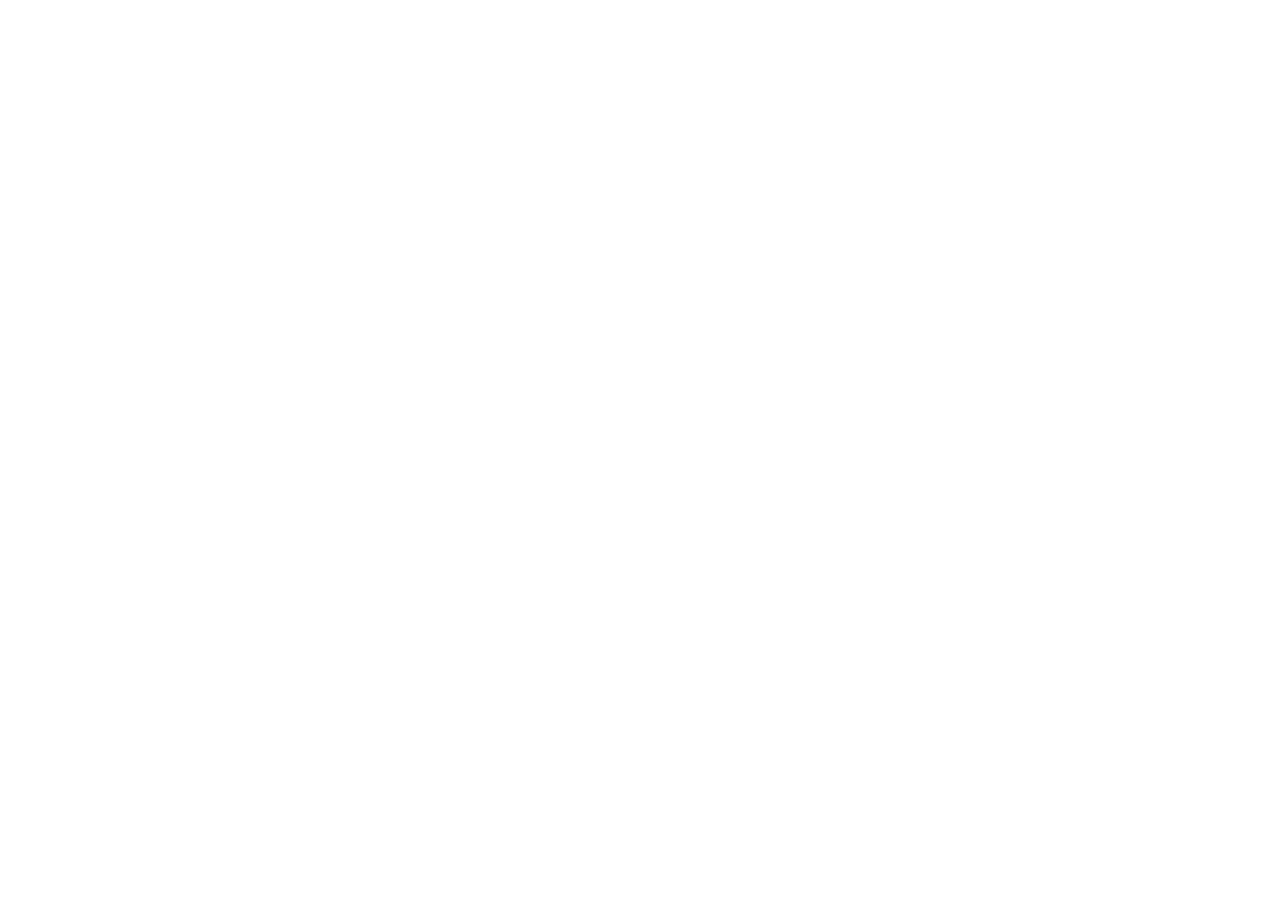
==== index.html @ ac210879 "初始化大事件项目第三遍" ====
<!DOCTYPE html>
<html lang="en">
<head>
    <meta charset="UTF-8">
    <meta name="viewport" content="width=device-width, initial-scale=1.0">
    <title>Document</title>
</head>
<body>
    
</body>
</html>
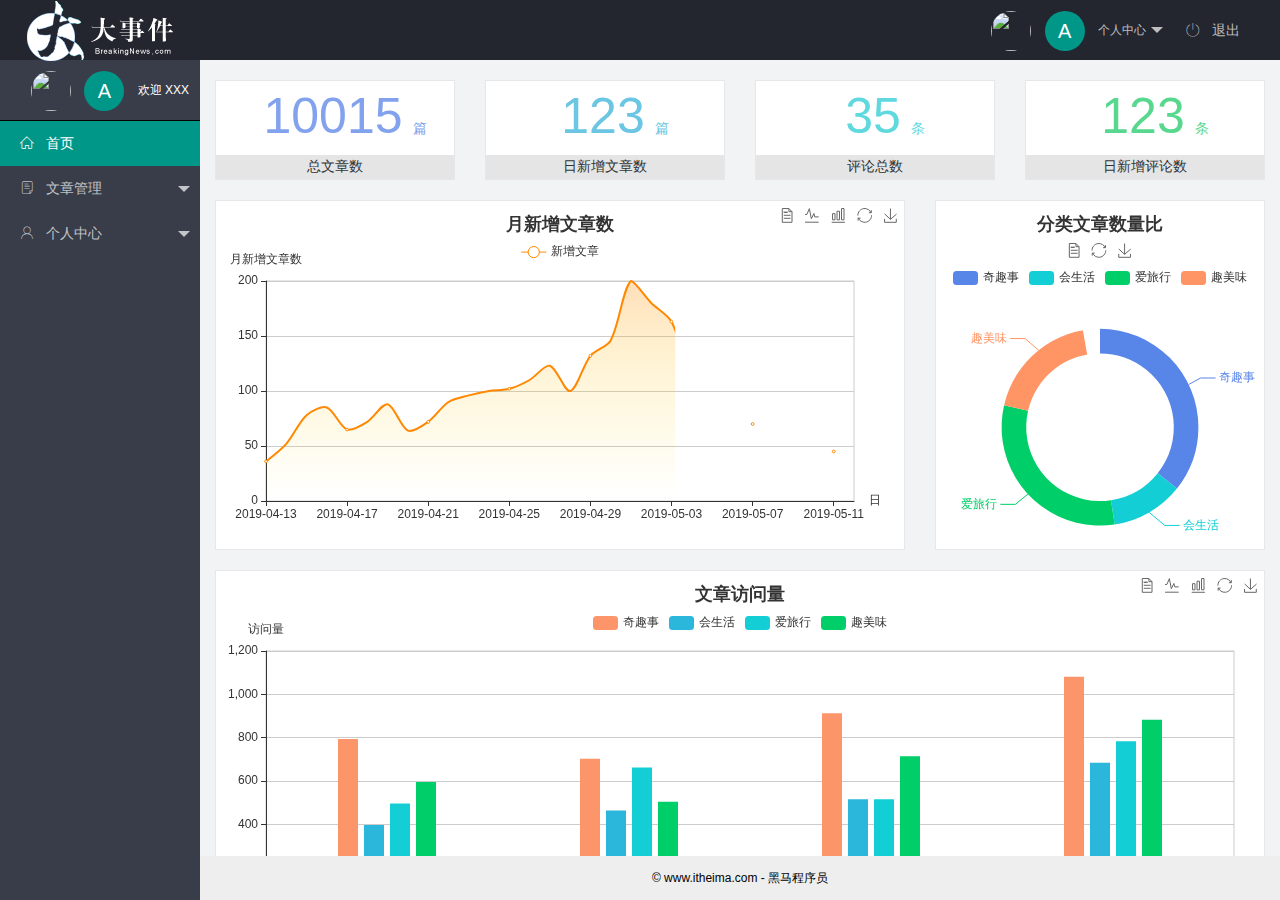
==== commit 8000a2a9: "第三遍主页功能完成" ====
--- a/index.html
+++ b/index.html
@@ -1,11 +1,108 @@
 <!DOCTYPE html>
-<html lang="en">
+<html>
+
 <head>
-    <meta charset="UTF-8">
-    <meta name="viewport" content="width=device-width, initial-scale=1.0">
-    <title>Document</title>
+    <meta charset="utf-8">
+    <meta name="viewport" content="width=device-width, initial-scale=1, maximum-scale=1">
+    <title>第三遍大事件后台首页</title>
+    <!-- 引入淘宝字体 -->
+    <link rel="stylesheet" href="/assets/fonts/iconfont.css">
+    <!-- 引入layui的css -->
+    <link rel="stylesheet" href="/assets/lib/layui/css/layui.css">
+    <!-- 引入index.css -->
+    <link rel="stylesheet" href="/assets/css/index.css">
 </head>
-<body>
-    
+
+<body class="layui-layout-body">
+    <div class="layui-layout layui-layout-admin">
+        <div class="layui-header">
+            <!-- logo区域 -->
+            <div class="layui-logo">
+                <img src="/assets/images/logo.png" alt="">
+            </div>
+            <ul class="layui-nav layui-layout-right">
+                <li class="layui-nav-item">
+                    <!-- 顶部头像区域 -->
+                    <a href="javascript:;" class="userinfo">
+                        <img src="http://t.cn/RCzsdCq" class="layui-nav-img">
+                        <span class="text-avatar">A</span>
+                        个人中心
+                    </a>
+                    <dl class="layui-nav-child">
+                        <dd><a href="">基本资料</a></dd>
+                        <dd><a href="">更换头像</a></dd>
+                        <dd><a href="">重置密码</a></dd>
+                    </dl>
+                </li>
+                <li class="layui-nav-item">
+                    <a href="javascript:;" id="btnLogout">
+                        <span class="iconfont icon-tuichu"></span>
+                        退出
+                    </a>
+                </li>
+            </ul>
+        </div>
+
+        <div class="layui-side layui-bg-black">
+            <div class="layui-side-scroll">
+                <!-- 左侧头像区域 -->
+                <div class="userinfo">
+                    <img src="http://t.cn/RCzsdCq" class="layui-nav-img">
+                    <span class="text-avatar">A</span>
+                    <span id="welcome">欢迎 XXX</span>
+                </div>
+                <!-- 左侧导航区域（可配合layui已有的垂直导航） -->
+                <ul class="layui-nav layui-nav-tree " lay-shrink="all">
+                    <li class="layui-nav-item layui-this">
+                        <a href="/home/dashboard.html" target="fm">
+                            <span class="iconfont icon-home "></span>
+                            首页
+                        </a>
+                    </li>
+                    <li class="layui-nav-item">
+                        <a class="" href="javascript:;">
+                            <span class="iconfont icon-16"></span>
+                            文章管理
+                        </a>
+                        <dl class="layui-nav-child">
+                            <dd><a href="javascript:;"><i class="layui-icon layui-icon-app"></i>文章类别</a></dd>
+                            <dd><a href="javascript:;"><i class="layui-icon layui-icon-app"></i>文章列表</a></dd>
+                            <dd><a href="javascript:;"><i class="layui-icon layui-icon-app"></i>发表文章</a></dd>
+                        </dl>
+                    </li>
+                    <li class="layui-nav-item">
+                        <a href="javascript:;">
+                            <span class="iconfont icon-user"></span>
+                            个人中心
+                        </a>
+                        <dl class="layui-nav-child">
+                            <dd><a href="javascript:;"><i class="layui-icon layui-icon-app"></i>基本资料</a></dd>
+                            <dd><a href="javascript:;"><i class="layui-icon layui-icon-app"></i>更换头像</a></dd>
+                            <dd><a href="javascript:;"><i class="layui-icon layui-icon-app"></i>重置密码</a></dd>
+                        </dl>
+                    </li>
+                </ul>
+            </div>
+        </div>
+
+        <div class="layui-body">
+            <!-- 内容主体区域 -->
+            <iframe name='fm' src="/home/dashboard.html" frameborder="0"></iframe>
+        </div>
+
+        <div class="layui-footer">
+            <!-- 底部固定区域 -->
+            © www.itheima.com - 黑马程序员
+        </div>
+    </div>
+    <!-- 引入layui的js -->
+    <script src="/assets/lib/layui/layui.all.js"></script>
+    <!-- 引入jq -->
+    <script src="/assets/lib/jquery.js"></script>
+    <!-- 引入baseAPI.js -->
+    <script src="/assets/js/baseAPI.js"></script>
+    <!-- 引入index.js -->
+    <script src="/assets/js/index.js"></script>
 </body>
+
 </html>--- a/assets/fonts/iconfont.css
+++ b/assets/fonts/iconfont.css
@@ -0,0 +1,37 @@
+@font-face {font-family: "iconfont";
+  src: url('iconfont.eot?t=1576139966484'); /* IE9 */
+  src: url('iconfont.eot?t=1576139966484#iefix') format('embedded-opentype'), /* IE6-IE8 */
+  url('[data-uri]') format('woff2'),
+  url('iconfont.woff?t=1576139966484') format('woff'),
+  url('iconfont.ttf?t=1576139966484') format('truetype'), /* chrome, firefox, opera, Safari, Android, iOS 4.2+ */
+  url('iconfont.svg?t=1576139966484#iconfont') format('svg'); /* iOS 4.1- */
+}
+
+.iconfont {
+  font-family: "iconfont" !important;
+  font-size: 16px;
+  font-style: normal;
+  -webkit-font-smoothing: antialiased;
+  -moz-osx-font-smoothing: grayscale;
+}
+
+.icon-home:before {
+  content: "\e6a9";
+}
+
+.icon-user:before {
+  content: "\e614";
+}
+
+.icon-pinglun:before {
+  content: "\e616";
+}
+
+.icon-tuichu:before {
+  content: "\e865";
+}
+
+.icon-16:before {
+  content: "\e615";
+}
+
--- a/assets/lib/layui/css/layui.css
+++ b/assets/lib/layui/css/layui.css
@@ -0,0 +1,2 @@
+/** layui-v2.5.5 MIT License By https://www.layui.com */
+ .layui-inline,img{display:inline-block;vertical-align:middle}h1,h2,h3,h4,h5,h6{font-weight:400}.layui-edge,.layui-header,.layui-inline,.layui-main{position:relative}.layui-body,.layui-edge,.layui-elip{overflow:hidden}.layui-btn,.layui-edge,.layui-inline,img{vertical-align:middle}.layui-btn,.layui-disabled,.layui-icon,.layui-unselect{-moz-user-select:none;-webkit-user-select:none;-ms-user-select:none}.layui-elip,.layui-form-checkbox span,.layui-form-pane .layui-form-label{text-overflow:ellipsis;white-space:nowrap}.layui-breadcrumb,.layui-tree-btnGroup{visibility:hidden}blockquote,body,button,dd,div,dl,dt,form,h1,h2,h3,h4,h5,h6,input,li,ol,p,pre,td,textarea,th,ul{margin:0;padding:0;-webkit-tap-highlight-color:rgba(0,0,0,0)}a:active,a:hover{outline:0}img{border:none}li{list-style:none}table{border-collapse:collapse;border-spacing:0}h4,h5,h6{font-size:100%}button,input,optgroup,option,select,textarea{font-family:inherit;font-size:inherit;font-style:inherit;font-weight:inherit;outline:0}pre{white-space:pre-wrap;white-space:-moz-pre-wrap;white-space:-pre-wrap;white-space:-o-pre-wrap;word-wrap:break-word}body{line-height:24px;font:14px Helvetica Neue,Helvetica,PingFang SC,Tahoma,Arial,sans-serif}hr{height:1px;margin:10px 0;border:0;clear:both}a{color:#333;text-decoration:none}a:hover{color:#777}a cite{font-style:normal;*cursor:pointer}.layui-border-box,.layui-border-box *{box-sizing:border-box}.layui-box,.layui-box *{box-sizing:content-box}.layui-clear{clear:both;*zoom:1}.layui-clear:after{content:'\20';clear:both;*zoom:1;display:block;height:0}.layui-inline{*display:inline;*zoom:1}.layui-edge{display:inline-block;width:0;height:0;border-width:6px;border-style:dashed;border-color:transparent}.layui-edge-top{top:-4px;border-bottom-color:#999;border-bottom-style:solid}.layui-edge-right{border-left-color:#999;border-left-style:solid}.layui-edge-bottom{top:2px;border-top-color:#999;border-top-style:solid}.layui-edge-left{border-right-color:#999;border-right-style:solid}.layui-disabled,.layui-disabled:hover{color:#d2d2d2!important;cursor:not-allowed!important}.layui-circle{border-radius:100%}.layui-show{display:block!important}.layui-hide{display:none!important}@font-face{font-family:layui-icon;src:url(../font/iconfont.eot?v=250);src:url(../font/iconfont.eot?v=250#iefix) format('embedded-opentype'),url(../font/iconfont.woff2?v=250) format('woff2'),url(../font/iconfont.woff?v=250) format('woff'),url(../font/iconfont.ttf?v=250) format('truetype'),url(../font/iconfont.svg?v=250#layui-icon) format('svg')}.layui-icon{font-family:layui-icon!important;font-size:16px;font-style:normal;-webkit-font-smoothing:antialiased;-moz-osx-font-smoothing:grayscale}.layui-icon-reply-fill:before{content:"\e611"}.layui-icon-set-fill:before{content:"\e614"}.layui-icon-menu-fill:before{content:"\e60f"}.layui-icon-search:before{content:"\e615"}.layui-icon-share:before{content:"\e641"}.layui-icon-set-sm:before{content:"\e620"}.layui-icon-engine:before{content:"\e628"}.layui-icon-close:before{content:"\1006"}.layui-icon-close-fill:before{content:"\1007"}.layui-icon-chart-screen:before{content:"\e629"}.layui-icon-star:before{content:"\e600"}.layui-icon-circle-dot:before{content:"\e617"}.layui-icon-chat:before{content:"\e606"}.layui-icon-release:before{content:"\e609"}.layui-icon-list:before{content:"\e60a"}.layui-icon-chart:before{content:"\e62c"}.layui-icon-ok-circle:before{content:"\1005"}.layui-icon-layim-theme:before{content:"\e61b"}.layui-icon-table:before{content:"\e62d"}.layui-icon-right:before{content:"\e602"}.layui-icon-left:before{content:"\e603"}.layui-icon-cart-simple:before{content:"\e698"}.layui-icon-face-cry:before{content:"\e69c"}.layui-icon-face-smile:before{content:"\e6af"}.layui-icon-survey:before{content:"\e6b2"}.layui-icon-tree:before{content:"\e62e"}.layui-icon-upload-circle:before{content:"\e62f"}.layui-icon-add-circle:before{content:"\e61f"}.layui-icon-download-circle:before{content:"\e601"}.layui-icon-templeate-1:before{content:"\e630"}.layui-icon-util:before{content:"\e631"}.layui-icon-face-surprised:before{content:"\e664"}.layui-icon-edit:before{content:"\e642"}.layui-icon-speaker:before{content:"\e645"}.layui-icon-down:before{content:"\e61a"}.layui-icon-file:before{content:"\e621"}.layui-icon-layouts:before{content:"\e632"}.layui-icon-rate-half:before{content:"\e6c9"}.layui-icon-add-circle-fine:before{content:"\e608"}.layui-icon-prev-circle:before{content:"\e633"}.layui-icon-read:before{content:"\e705"}.layui-icon-404:before{content:"\e61c"}.layui-icon-carousel:before{content:"\e634"}.layui-icon-help:before{content:"\e607"}.layui-icon-code-circle:before{content:"\e635"}.layui-icon-water:before{content:"\e636"}.layui-icon-username:before{content:"\e66f"}.layui-icon-find-fill:before{content:"\e670"}.layui-icon-about:before{content:"\e60b"}.layui-icon-location:before{content:"\e715"}.layui-icon-up:before{content:"\e619"}.layui-icon-pause:before{content:"\e651"}.layui-icon-date:before{content:"\e637"}.layui-icon-layim-uploadfile:before{content:"\e61d"}.layui-icon-delete:before{content:"\e640"}.layui-icon-play:before{content:"\e652"}.layui-icon-top:before{content:"\e604"}.layui-icon-friends:before{content:"\e612"}.layui-icon-refresh-3:before{content:"\e9aa"}.layui-icon-ok:before{content:"\e605"}.layui-icon-layer:before{content:"\e638"}.layui-icon-face-smile-fine:before{content:"\e60c"}.layui-icon-dollar:before{content:"\e659"}.layui-icon-group:before{content:"\e613"}.layui-icon-layim-download:before{content:"\e61e"}.layui-icon-picture-fine:before{content:"\e60d"}.layui-icon-link:before{content:"\e64c"}.layui-icon-diamond:before{content:"\e735"}.layui-icon-log:before{content:"\e60e"}.layui-icon-rate-solid:before{content:"\e67a"}.layui-icon-fonts-del:before{content:"\e64f"}.layui-icon-unlink:before{content:"\e64d"}.layui-icon-fonts-clear:before{content:"\e639"}.layui-icon-triangle-r:before{content:"\e623"}.layui-icon-circle:before{content:"\e63f"}.layui-icon-radio:before{content:"\e643"}.layui-icon-align-center:before{content:"\e647"}.layui-icon-align-right:before{content:"\e648"}.layui-icon-align-left:before{content:"\e649"}.layui-icon-loading-1:before{content:"\e63e"}.layui-icon-return:before{content:"\e65c"}.layui-icon-fonts-strong:before{content:"\e62b"}.layui-icon-upload:before{content:"\e67c"}.layui-icon-dialogue:before{content:"\e63a"}.layui-icon-video:before{content:"\e6ed"}.layui-icon-headset:before{content:"\e6fc"}.layui-icon-cellphone-fine:before{content:"\e63b"}.layui-icon-add-1:before{content:"\e654"}.layui-icon-face-smile-b:before{content:"\e650"}.layui-icon-fonts-html:before{content:"\e64b"}.layui-icon-form:before{content:"\e63c"}.layui-icon-cart:before{content:"\e657"}.layui-icon-camera-fill:before{content:"\e65d"}.layui-icon-tabs:before{content:"\e62a"}.layui-icon-fonts-code:before{content:"\e64e"}.layui-icon-fire:before{content:"\e756"}.layui-icon-set:before{content:"\e716"}.layui-icon-fonts-u:before{content:"\e646"}.layui-icon-triangle-d:before{content:"\e625"}.layui-icon-tips:before{content:"\e702"}.layui-icon-picture:before{content:"\e64a"}.layui-icon-more-vertical:before{content:"\e671"}.layui-icon-flag:before{content:"\e66c"}.layui-icon-loading:before{content:"\e63d"}.layui-icon-fonts-i:before{content:"\e644"}.layui-icon-refresh-1:before{content:"\e666"}.layui-icon-rmb:before{content:"\e65e"}.layui-icon-home:before{content:"\e68e"}.layui-icon-user:before{content:"\e770"}.layui-icon-notice:before{content:"\e667"}.layui-icon-login-weibo:before{content:"\e675"}.layui-icon-voice:before{content:"\e688"}.layui-icon-upload-drag:before{content:"\e681"}.layui-icon-login-qq:before{content:"\e676"}.layui-icon-snowflake:before{content:"\e6b1"}.layui-icon-file-b:before{content:"\e655"}.layui-icon-template:before{content:"\e663"}.layui-icon-auz:before{content:"\e672"}.layui-icon-console:before{content:"\e665"}.layui-icon-app:before{content:"\e653"}.layui-icon-prev:before{content:"\e65a"}.layui-icon-website:before{content:"\e7ae"}.layui-icon-next:before{content:"\e65b"}.layui-icon-component:before{content:"\e857"}.layui-icon-more:before{content:"\e65f"}.layui-icon-login-wechat:before{content:"\e677"}.layui-icon-shrink-right:before{content:"\e668"}.layui-icon-spread-left:before{content:"\e66b"}.layui-icon-camera:before{content:"\e660"}.layui-icon-note:before{content:"\e66e"}.layui-icon-refresh:before{content:"\e669"}.layui-icon-female:before{content:"\e661"}.layui-icon-male:before{content:"\e662"}.layui-icon-password:before{content:"\e673"}.layui-icon-senior:before{content:"\e674"}.layui-icon-theme:before{content:"\e66a"}.layui-icon-tread:before{content:"\e6c5"}.layui-icon-praise:before{content:"\e6c6"}.layui-icon-star-fill:before{content:"\e658"}.layui-icon-rate:before{content:"\e67b"}.layui-icon-template-1:before{content:"\e656"}.layui-icon-vercode:before{content:"\e679"}.layui-icon-cellphone:before{content:"\e678"}.layui-icon-screen-full:before{content:"\e622"}.layui-icon-screen-restore:before{content:"\e758"}.layui-icon-cols:before{content:"\e610"}.layui-icon-export:before{content:"\e67d"}.layui-icon-print:before{content:"\e66d"}.layui-icon-slider:before{content:"\e714"}.layui-icon-addition:before{content:"\e624"}.layui-icon-subtraction:before{content:"\e67e"}.layui-icon-service:before{content:"\e626"}.layui-icon-transfer:before{content:"\e691"}.layui-main{width:1140px;margin:0 auto}.layui-header{z-index:1000;height:60px}.layui-header a:hover{transition:all .5s;-webkit-transition:all .5s}.layui-side{position:fixed;left:0;top:0;bottom:0;z-index:999;width:200px;overflow-x:hidden}.layui-side-scroll{position:relative;width:220px;height:100%;overflow-x:hidden}.layui-body{position:absolute;left:200px;right:0;top:0;bottom:0;z-index:998;width:auto;overflow-y:auto;box-sizing:border-box}.layui-layout-body{overflow:hidden}.layui-layout-admin .layui-header{background-color:#23262E}.layui-layout-admin .layui-side{top:60px;width:200px;overflow-x:hidden}.layui-layout-admin .layui-body{position:fixed;top:60px;bottom:44px}.layui-layout-admin .layui-main{width:auto;margin:0 15px}.layui-layout-admin .layui-footer{position:fixed;left:200px;right:0;bottom:0;height:44px;line-height:44px;padding:0 15px;background-color:#eee}.layui-layout-admin .layui-logo{position:absolute;left:0;top:0;width:200px;height:100%;line-height:60px;text-align:center;color:#009688;font-size:16px}.layui-layout-admin .layui-header .layui-nav{background:0 0}.layui-layout-left{position:absolute!important;left:200px;top:0}.layui-layout-right{position:absolute!important;right:0;top:0}.layui-container{position:relative;margin:0 auto;padding:0 15px;box-sizing:border-box}.layui-fluid{position:relative;margin:0 auto;padding:0 15px}.layui-row:after,.layui-row:before{content:'';display:block;clear:both}.layui-col-lg1,.layui-col-lg10,.layui-col-lg11,.layui-col-lg12,.layui-col-lg2,.layui-col-lg3,.layui-col-lg4,.layui-col-lg5,.layui-col-lg6,.layui-col-lg7,.layui-col-lg8,.layui-col-lg9,.layui-col-md1,.layui-col-md10,.layui-col-md11,.layui-col-md12,.layui-col-md2,.layui-col-md3,.layui-col-md4,.layui-col-md5,.layui-col-md6,.layui-col-md7,.layui-col-md8,.layui-col-md9,.layui-col-sm1,.layui-col-sm10,.layui-col-sm11,.layui-col-sm12,.layui-col-sm2,.layui-col-sm3,.layui-col-sm4,.layui-col-sm5,.layui-col-sm6,.layui-col-sm7,.layui-col-sm8,.layui-col-sm9,.layui-col-xs1,.layui-col-xs10,.layui-col-xs11,.layui-col-xs12,.layui-col-xs2,.layui-col-xs3,.layui-col-xs4,.layui-col-xs5,.layui-col-xs6,.layui-col-xs7,.layui-col-xs8,.layui-col-xs9{position:relative;display:block;box-sizing:border-box}.layui-col-xs1,.layui-col-xs10,.layui-col-xs11,.layui-col-xs12,.layui-col-xs2,.layui-col-xs3,.layui-col-xs4,.layui-col-xs5,.layui-col-xs6,.layui-col-xs7,.layui-col-xs8,.layui-col-xs9{float:left}.layui-col-xs1{width:8.33333333%}.layui-col-xs2{width:16.66666667%}.layui-col-xs3{width:25%}.layui-col-xs4{width:33.33333333%}.layui-col-xs5{width:41.66666667%}.layui-col-xs6{width:50%}.layui-col-xs7{width:58.33333333%}.layui-col-xs8{width:66.66666667%}.layui-col-xs9{width:75%}.layui-col-xs10{width:83.33333333%}.layui-col-xs11{width:91.66666667%}.layui-col-xs12{width:100%}.layui-col-xs-offset1{margin-left:8.33333333%}.layui-col-xs-offset2{margin-left:16.66666667%}.layui-col-xs-offset3{margin-left:25%}.layui-col-xs-offset4{margin-left:33.33333333%}.layui-col-xs-offset5{margin-left:41.66666667%}.layui-col-xs-offset6{margin-left:50%}.layui-col-xs-offset7{margin-left:58.33333333%}.layui-col-xs-offset8{margin-left:66.66666667%}.layui-col-xs-offset9{margin-left:75%}.layui-col-xs-offset10{margin-left:83.33333333%}.layui-col-xs-offset11{margin-left:91.66666667%}.layui-col-xs-offset12{margin-left:100%}@media screen and (max-width:768px){.layui-hide-xs{display:none!important}.layui-show-xs-block{display:block!important}.layui-show-xs-inline{display:inline!important}.layui-show-xs-inline-block{display:inline-block!important}}@media screen and (min-width:768px){.layui-container{width:750px}.layui-hide-sm{display:none!important}.layui-show-sm-block{display:block!important}.layui-show-sm-inline{display:inline!important}.layui-show-sm-inline-block{display:inline-block!important}.layui-col-sm1,.layui-col-sm10,.layui-col-sm11,.layui-col-sm12,.layui-col-sm2,.layui-col-sm3,.layui-col-sm4,.layui-col-sm5,.layui-col-sm6,.layui-col-sm7,.layui-col-sm8,.layui-col-sm9{float:left}.layui-col-sm1{width:8.33333333%}.layui-col-sm2{width:16.66666667%}.layui-col-sm3{width:25%}.layui-col-sm4{width:33.33333333%}.layui-col-sm5{width:41.66666667%}.layui-col-sm6{width:50%}.layui-col-sm7{width:58.33333333%}.layui-col-sm8{width:66.66666667%}.layui-col-sm9{width:75%}.layui-col-sm10{width:83.33333333%}.layui-col-sm11{width:91.66666667%}.layui-col-sm12{width:100%}.layui-col-sm-offset1{margin-left:8.33333333%}.layui-col-sm-offset2{margin-left:16.66666667%}.layui-col-sm-offset3{margin-left:25%}.layui-col-sm-offset4{margin-left:33.33333333%}.layui-col-sm-offset5{margin-left:41.66666667%}.layui-col-sm-offset6{margin-left:50%}.layui-col-sm-offset7{margin-left:58.33333333%}.layui-col-sm-offset8{margin-left:66.66666667%}.layui-col-sm-offset9{margin-left:75%}.layui-col-sm-offset10{margin-left:83.33333333%}.layui-col-sm-offset11{margin-left:91.66666667%}.layui-col-sm-offset12{margin-left:100%}}@media screen and (min-width:992px){.layui-container{width:970px}.layui-hide-md{display:none!important}.layui-show-md-block{display:block!important}.layui-show-md-inline{display:inline!important}.layui-show-md-inline-block{display:inline-block!important}.layui-col-md1,.layui-col-md10,.layui-col-md11,.layui-col-md12,.layui-col-md2,.layui-col-md3,.layui-col-md4,.layui-col-md5,.layui-col-md6,.layui-col-md7,.layui-col-md8,.layui-col-md9{float:left}.layui-col-md1{width:8.33333333%}.layui-col-md2{width:16.66666667%}.layui-col-md3{width:25%}.layui-col-md4{width:33.33333333%}.layui-col-md5{width:41.66666667%}.layui-col-md6{width:50%}.layui-col-md7{width:58.33333333%}.layui-col-md8{width:66.66666667%}.layui-col-md9{width:75%}.layui-col-md10{width:83.33333333%}.layui-col-md11{width:91.66666667%}.layui-col-md12{width:100%}.layui-col-md-offset1{margin-left:8.33333333%}.layui-col-md-offset2{margin-left:16.66666667%}.layui-col-md-offset3{margin-left:25%}.layui-col-md-offset4{margin-left:33.33333333%}.layui-col-md-offset5{margin-left:41.66666667%}.layui-col-md-offset6{margin-left:50%}.layui-col-md-offset7{margin-left:58.33333333%}.layui-col-md-offset8{margin-left:66.66666667%}.layui-col-md-offset9{margin-left:75%}.layui-col-md-offset10{margin-left:83.33333333%}.layui-col-md-offset11{margin-left:91.66666667%}.layui-col-md-offset12{margin-left:100%}}@media screen and (min-width:1200px){.layui-container{width:1170px}.layui-hide-lg{display:none!important}.layui-show-lg-block{display:block!important}.layui-show-lg-inline{display:inline!important}.layui-show-lg-inline-block{display:inline-block!important}.layui-col-lg1,.layui-col-lg10,.layui-col-lg11,.layui-col-lg12,.layui-col-lg2,.layui-col-lg3,.layui-col-lg4,.layui-col-lg5,.layui-col-lg6,.layui-col-lg7,.layui-col-lg8,.layui-col-lg9{float:left}.layui-col-lg1{width:8.33333333%}.layui-col-lg2{width:16.66666667%}.layui-col-lg3{width:25%}.layui-col-lg4{width:33.33333333%}.layui-col-lg5{width:41.66666667%}.layui-col-lg6{width:50%}.layui-col-lg7{width:58.33333333%}.layui-col-lg8{width:66.66666667%}.layui-col-lg9{width:75%}.layui-col-lg10{width:83.33333333%}.layui-col-lg11{width:91.66666667%}.layui-col-lg12{width:100%}.layui-col-lg-offset1{margin-left:8.33333333%}.layui-col-lg-offset2{margin-left:16.66666667%}.layui-col-lg-offset3{margin-left:25%}.layui-col-lg-offset4{margin-left:33.33333333%}.layui-col-lg-offset5{margin-left:41.66666667%}.layui-col-lg-offset6{margin-left:50%}.layui-col-lg-offset7{margin-left:58.33333333%}.layui-col-lg-offset8{margin-left:66.66666667%}.layui-col-lg-offset9{margin-left:75%}.layui-col-lg-offset10{margin-left:83.33333333%}.layui-col-lg-offset11{margin-left:91.66666667%}.layui-col-lg-offset12{margin-left:100%}}.layui-col-space1{margin:-.5px}.layui-col-space1>*{padding:.5px}.layui-col-space3{margin:-1.5px}.layui-col-space3>*{padding:1.5px}.layui-col-space5{margin:-2.5px}.layui-col-space5>*{padding:2.5px}.layui-col-space8{margin:-3.5px}.layui-col-space8>*{padding:3.5px}.layui-col-space10{margin:-5px}.layui-col-space10>*{padding:5px}.layui-col-space12{margin:-6px}.layui-col-space12>*{padding:6px}.layui-col-space15{margin:-7.5px}.layui-col-space15>*{padding:7.5px}.layui-col-space18{margin:-9px}.layui-col-space18>*{padding:9px}.layui-col-space20{margin:-10px}.layui-col-space20>*{padding:10px}.layui-col-space22{margin:-11px}.layui-col-space22>*{padding:11px}.layui-col-space25{margin:-12.5px}.layui-col-space25>*{padding:12.5px}.layui-col-space30{margin:-15px}.layui-col-space30>*{padding:15px}.layui-btn,.layui-input,.layui-select,.layui-textarea,.layui-upload-button{outline:0;-webkit-appearance:none;transition:all .3s;-webkit-transition:all .3s;box-sizing:border-box}.layui-elem-quote{margin-bottom:10px;padding:15px;line-height:22px;border-left:5px solid #009688;border-radius:0 2px 2px 0;background-color:#f2f2f2}.layui-quote-nm{border-style:solid;border-width:1px 1px 1px 5px;background:0 0}.layui-elem-field{margin-bottom:10px;padding:0;border-width:1px;border-style:solid}.layui-elem-field legend{margin-left:20px;padding:0 10px;font-size:20px;font-weight:300}.layui-field-title{margin:10px 0 20px;border-width:1px 0 0}.layui-field-box{padding:10px 15px}.layui-field-title .layui-field-box{padding:10px 0}.layui-progress{position:relative;height:6px;border-radius:20px;background-color:#e2e2e2}.layui-progress-bar{position:absolute;left:0;top:0;width:0;max-width:100%;height:6px;border-radius:20px;text-align:right;background-color:#5FB878;transition:all .3s;-webkit-transition:all .3s}.layui-progress-big,.layui-progress-big .layui-progress-bar{height:18px;line-height:18px}.layui-progress-text{position:relative;top:-20px;line-height:18px;font-size:12px;color:#666}.layui-progress-big .layui-progress-text{position:static;padding:0 10px;color:#fff}.layui-collapse{border-width:1px;border-style:solid;border-radius:2px}.layui-colla-content,.layui-colla-item{border-top-width:1px;border-top-style:solid}.layui-colla-item:first-child{border-top:none}.layui-colla-title{position:relative;height:42px;line-height:42px;padding:0 15px 0 35px;color:#333;background-color:#f2f2f2;cursor:pointer;font-size:14px;overflow:hidden}.layui-colla-content{display:none;padding:10px 15px;line-height:22px;color:#666}.layui-colla-icon{position:absolute;left:15px;top:0;font-size:14px}.layui-card{margin-bottom:15px;border-radius:2px;background-color:#fff;box-shadow:0 1px 2px 0 rgba(0,0,0,.05)}.layui-card:last-child{margin-bottom:0}.layui-card-header{position:relative;height:42px;line-height:42px;padding:0 15px;border-bottom:1px solid #f6f6f6;color:#333;border-radius:2px 2px 0 0;font-size:14px}.layui-bg-black,.layui-bg-blue,.layui-bg-cyan,.layui-bg-green,.layui-bg-orange,.layui-bg-red{color:#fff!important}.layui-card-body{position:relative;padding:10px 15px;line-height:24px}.layui-card-body[pad15]{padding:15px}.layui-card-body[pad20]{padding:20px}.layui-card-body .layui-table{margin:5px 0}.layui-card .layui-tab{margin:0}.layui-panel-window{position:relative;padding:15px;border-radius:0;border-top:5px solid #E6E6E6;background-color:#fff}.layui-auxiliar-moving{position:fixed;left:0;right:0;top:0;bottom:0;width:100%;height:100%;background:0 0;z-index:9999999999}.layui-form-label,.layui-form-mid,.layui-form-select,.layui-input-block,.layui-input-inline,.layui-textarea{position:relative}.layui-bg-red{background-color:#FF5722!important}.layui-bg-orange{background-color:#FFB800!important}.layui-bg-green{background-color:#009688!important}.layui-bg-cyan{background-color:#2F4056!important}.layui-bg-blue{background-color:#1E9FFF!important}.layui-bg-black{background-color:#393D49!important}.layui-bg-gray{background-color:#eee!important;color:#666!important}.layui-badge-rim,.layui-colla-content,.layui-colla-item,.layui-collapse,.layui-elem-field,.layui-form-pane .layui-form-item[pane],.layui-form-pane .layui-form-label,.layui-input,.layui-layedit,.layui-layedit-tool,.layui-quote-nm,.layui-select,.layui-tab-bar,.layui-tab-card,.layui-tab-title,.layui-tab-title .layui-this:after,.layui-textarea{border-color:#e6e6e6}.layui-timeline-item:before,hr{background-color:#e6e6e6}.layui-text{line-height:22px;font-size:14px;color:#666}.layui-text h1,.layui-text h2,.layui-text h3{font-weight:500;color:#333}.layui-text h1{font-size:30px}.layui-text h2{font-size:24px}.layui-text h3{font-size:18px}.layui-text a:not(.layui-btn){color:#01AAED}.layui-text a:not(.layui-btn):hover{text-decoration:underline}.layui-text ul{padding:5px 0 5px 15px}.layui-text ul li{margin-top:5px;list-style-type:disc}.layui-text em,.layui-word-aux{color:#999!important;padding:0 5px!important}.layui-btn{display:inline-block;height:38px;line-height:38px;padding:0 18px;background-color:#009688;color:#fff;white-space:nowrap;text-align:center;font-size:14px;border:none;border-radius:2px;cursor:pointer}.layui-btn:hover{opacity:.8;filter:alpha(opacity=80);color:#fff}.layui-btn:active{opacity:1;filter:alpha(opacity=100)}.layui-btn+.layui-btn{margin-left:10px}.layui-btn-container{font-size:0}.layui-btn-container .layui-btn{margin-right:10px;margin-bottom:10px}.layui-btn-container .layui-btn+.layui-btn{margin-left:0}.layui-table .layui-btn-container .layui-btn{margin-bottom:9px}.layui-btn-radius{border-radius:100px}.layui-btn .layui-icon{margin-right:3px;font-size:18px;vertical-align:bottom;vertical-align:middle\9}.layui-btn-primary{border:1px solid #C9C9C9;background-color:#fff;color:#555}.layui-btn-primary:hover{border-color:#009688;color:#333}.layui-btn-normal{background-color:#1E9FFF}.layui-btn-warm{background-color:#FFB800}.layui-btn-danger{background-color:#FF5722}.layui-btn-checked{background-color:#5FB878}.layui-btn-disabled,.layui-btn-disabled:active,.layui-btn-disabled:hover{border:1px solid #e6e6e6;background-color:#FBFBFB;color:#C9C9C9;cursor:not-allowed;opacity:1}.layui-btn-lg{height:44px;line-height:44px;padding:0 25px;font-size:16px}.layui-btn-sm{height:30px;line-height:30px;padding:0 10px;font-size:12px}.layui-btn-sm i{font-size:16px!important}.layui-btn-xs{height:22px;line-height:22px;padding:0 5px;font-size:12px}.layui-btn-xs i{font-size:14px!important}.layui-btn-group{display:inline-block;vertical-align:middle;font-size:0}.layui-btn-group .layui-btn{margin-left:0!important;margin-right:0!important;border-left:1px solid rgba(255,255,255,.5);border-radius:0}.layui-btn-group .layui-btn-primary{border-left:none}.layui-btn-group .layui-btn-primary:hover{border-color:#C9C9C9;color:#009688}.layui-btn-group .layui-btn:first-child{border-left:none;border-radius:2px 0 0 2px}.layui-btn-group .layui-btn-primary:first-child{border-left:1px solid #c9c9c9}.layui-btn-group .layui-btn:last-child{border-radius:0 2px 2px 0}.layui-btn-group .layui-btn+.layui-btn{margin-left:0}.layui-btn-group+.layui-btn-group{margin-left:10px}.layui-btn-fluid{width:100%}.layui-input,.layui-select,.layui-textarea{height:38px;line-height:1.3;line-height:38px\9;border-width:1px;border-style:solid;background-color:#fff;border-radius:2px}.layui-input::-webkit-input-placeholder,.layui-select::-webkit-input-placeholder,.layui-textarea::-webkit-input-placeholder{line-height:1.3}.layui-input,.layui-textarea{display:block;width:100%;padding-left:10px}.layui-input:hover,.layui-textarea:hover{border-color:#D2D2D2!important}.layui-input:focus,.layui-textarea:focus{border-color:#C9C9C9!important}.layui-textarea{min-height:100px;height:auto;line-height:20px;padding:6px 10px;resize:vertical}.layui-select{padding:0 10px}.layui-form input[type=checkbox],.layui-form input[type=radio],.layui-form select{display:none}.layui-form [lay-ignore]{display:initial}.layui-form-item{margin-bottom:15px;clear:both;*zoom:1}.layui-form-item:after{content:'\20';clear:both;*zoom:1;display:block;height:0}.layui-form-label{float:left;display:block;padding:9px 15px;width:80px;font-weight:400;line-height:20px;text-align:right}.layui-form-label-col{display:block;float:none;padding:9px 0;line-height:20px;text-align:left}.layui-form-item .layui-inline{margin-bottom:5px;margin-right:10px}.layui-input-block{margin-left:110px;min-height:36px}.layui-input-inline{display:inline-block;vertical-align:middle}.layui-form-item .layui-input-inline{float:left;width:190px;margin-right:10px}.layui-form-text .layui-input-inline{width:auto}.layui-form-mid{float:left;display:block;padding:9px 0!important;line-height:20px;margin-right:10px}.layui-form-danger+.layui-form-select .layui-input,.layui-form-danger:focus{border-color:#FF5722!important}.layui-form-select .layui-input{padding-right:30px;cursor:pointer}.layui-form-select .layui-edge{position:absolute;right:10px;top:50%;margin-top:-3px;cursor:pointer;border-width:6px;border-top-color:#c2c2c2;border-top-style:solid;transition:all .3s;-webkit-transition:all .3s}.layui-form-select dl{display:none;position:absolute;left:0;top:42px;padding:5px 0;z-index:899;min-width:100%;border:1px solid #d2d2d2;max-height:300px;overflow-y:auto;background-color:#fff;border-radius:2px;box-shadow:0 2px 4px rgba(0,0,0,.12);box-sizing:border-box}.layui-form-select dl dd,.layui-form-select dl dt{padding:0 10px;line-height:36px;white-space:nowrap;overflow:hidden;text-overflow:ellipsis}.layui-form-select dl dt{font-size:12px;color:#999}.layui-form-select dl dd{cursor:pointer}.layui-form-select dl dd:hover{background-color:#f2f2f2;-webkit-transition:.5s all;transition:.5s all}.layui-form-select .layui-select-group dd{padding-left:20px}.layui-form-select dl dd.layui-select-tips{padding-left:10px!important;color:#999}.layui-form-select dl dd.layui-this{background-color:#5FB878;color:#fff}.layui-form-checkbox,.layui-form-select dl dd.layui-disabled{background-color:#fff}.layui-form-selected dl{display:block}.layui-form-checkbox,.layui-form-checkbox *,.layui-form-switch{display:inline-block;vertical-align:middle}.layui-form-selected .layui-edge{margin-top:-9px;-webkit-transform:rotate(180deg);transform:rotate(180deg);margin-top:-3px\9}:root .layui-form-selected .layui-edge{margin-top:-9px\0/IE9}.layui-form-selectup dl{top:auto;bottom:42px}.layui-select-none{margin:5px 0;text-align:center;color:#999}.layui-select-disabled .layui-disabled{border-color:#eee!important}.layui-select-disabled .layui-edge{border-top-color:#d2d2d2}.layui-form-checkbox{position:relative;height:30px;line-height:30px;margin-right:10px;padding-right:30px;cursor:pointer;font-size:0;-webkit-transition:.1s linear;transition:.1s linear;box-sizing:border-box}.layui-form-checkbox span{padding:0 10px;height:100%;font-size:14px;border-radius:2px 0 0 2px;background-color:#d2d2d2;color:#fff;overflow:hidden}.layui-form-checkbox:hover span{background-color:#c2c2c2}.layui-form-checkbox i{position:absolute;right:0;top:0;width:30px;height:28px;border:1px solid #d2d2d2;border-left:none;border-radius:0 2px 2px 0;color:#fff;font-size:20px;text-align:center}.layui-form-checkbox:hover i{border-color:#c2c2c2;color:#c2c2c2}.layui-form-checked,.layui-form-checked:hover{border-color:#5FB878}.layui-form-checked span,.layui-form-checked:hover span{background-color:#5FB878}.layui-form-checked i,.layui-form-checked:hover i{color:#5FB878}.layui-form-item .layui-form-checkbox{margin-top:4px}.layui-form-checkbox[lay-skin=primary]{height:auto!important;line-height:normal!important;min-width:18px;min-height:18px;border:none!important;margin-right:0;padding-left:28px;padding-right:0;background:0 0}.layui-form-checkbox[lay-skin=primary] span{padding-left:0;padding-right:15px;line-height:18px;background:0 0;color:#666}.layui-form-checkbox[lay-skin=primary] i{right:auto;left:0;width:16px;height:16px;line-height:16px;border:1px solid #d2d2d2;font-size:12px;border-radius:2px;background-color:#fff;-webkit-transition:.1s linear;transition:.1s linear}.layui-form-checkbox[lay-skin=primary]:hover i{border-color:#5FB878;color:#fff}.layui-form-checked[lay-skin=primary] i{border-color:#5FB878!important;background-color:#5FB878;color:#fff}.layui-checkbox-disbaled[lay-skin=primary] span{background:0 0!important;color:#c2c2c2}.layui-checkbox-disbaled[lay-skin=primary]:hover i{border-color:#d2d2d2}.layui-form-item .layui-form-checkbox[lay-skin=primary]{margin-top:10px}.layui-form-switch{position:relative;height:22px;line-height:22px;min-width:35px;padding:0 5px;margin-top:8px;border:1px solid #d2d2d2;border-radius:20px;cursor:pointer;background-color:#fff;-webkit-transition:.1s linear;transition:.1s linear}.layui-form-switch i{position:absolute;left:5px;top:3px;width:16px;height:16px;border-radius:20px;background-color:#d2d2d2;-webkit-transition:.1s linear;transition:.1s linear}.layui-form-switch em{position:relative;top:0;width:25px;margin-left:21px;padding:0!important;text-align:center!important;color:#999!important;font-style:normal!important;font-size:12px}.layui-form-onswitch{border-color:#5FB878;background-color:#5FB878}.layui-checkbox-disbaled,.layui-checkbox-disbaled i{border-color:#e2e2e2!important}.layui-form-onswitch i{left:100%;margin-left:-21px;background-color:#fff}.layui-form-onswitch em{margin-left:5px;margin-right:21px;color:#fff!important}.layui-checkbox-disbaled span{background-color:#e2e2e2!important}.layui-checkbox-disbaled:hover i{color:#fff!important}[lay-radio]{display:none}.layui-form-radio,.layui-form-radio *{display:inline-block;vertical-align:middle}.layui-form-radio{line-height:28px;margin:6px 10px 0 0;padding-right:10px;cursor:pointer;font-size:0}.layui-form-radio *{font-size:14px}.layui-form-radio>i{margin-right:8px;font-size:22px;color:#c2c2c2}.layui-form-radio>i:hover,.layui-form-radioed>i{color:#5FB878}.layui-radio-disbaled>i{color:#e2e2e2!important}.layui-form-pane .layui-form-label{width:110px;padding:8px 15px;height:38px;line-height:20px;border-width:1px;border-style:solid;border-radius:2px 0 0 2px;text-align:center;background-color:#FBFBFB;overflow:hidden;box-sizing:border-box}.layui-form-pane .layui-input-inline{margin-left:-1px}.layui-form-pane .layui-input-block{margin-left:110px;left:-1px}.layui-form-pane .layui-input{border-radius:0 2px 2px 0}.layui-form-pane .layui-form-text .layui-form-label{float:none;width:100%;border-radius:2px;box-sizing:border-box;text-align:left}.layui-form-pane .layui-form-text .layui-input-inline{display:block;margin:0;top:-1px;clear:both}.layui-form-pane .layui-form-text .layui-input-block{margin:0;left:0;top:-1px}.layui-form-pane .layui-form-text .layui-textarea{min-height:100px;border-radius:0 0 2px 2px}.layui-form-pane .layui-form-checkbox{margin:4px 0 4px 10px}.layui-form-pane .layui-form-radio,.layui-form-pane .layui-form-switch{margin-top:6px;margin-left:10px}.layui-form-pane .layui-form-item[pane]{position:relative;border-width:1px;border-style:solid}.layui-form-pane .layui-form-item[pane] .layui-form-label{position:absolute;left:0;top:0;height:100%;border-width:0 1px 0 0}.layui-form-pane .layui-form-item[pane] .layui-input-inline{margin-left:110px}@media screen and (max-width:450px){.layui-form-item .layui-form-label{text-overflow:ellipsis;overflow:hidden;white-space:nowrap}.layui-form-item .layui-inline{display:block;margin-right:0;margin-bottom:20px;clear:both}.layui-form-item .layui-inline:after{content:'\20';clear:both;display:block;height:0}.layui-form-item .layui-input-inline{display:block;float:none;left:-3px;width:auto;margin:0 0 10px 112px}.layui-form-item .layui-input-inline+.layui-form-mid{margin-left:110px;top:-5px;padding:0}.layui-form-item .layui-form-checkbox{margin-right:5px;margin-bottom:5px}}.layui-layedit{border-width:1px;border-style:solid;border-radius:2px}.layui-layedit-tool{padding:3px 5px;border-bottom-width:1px;border-bottom-style:solid;font-size:0}.layedit-tool-fixed{position:fixed;top:0;border-top:1px solid #e2e2e2}.layui-layedit-tool .layedit-tool-mid,.layui-layedit-tool .layui-icon{display:inline-block;vertical-align:middle;text-align:center;font-size:14px}.layui-layedit-tool .layui-icon{position:relative;width:32px;height:30px;line-height:30px;margin:3px 5px;color:#777;cursor:pointer;border-radius:2px}.layui-layedit-tool .layui-icon:hover{color:#393D49}.layui-layedit-tool .layui-icon:active{color:#000}.layui-layedit-tool .layedit-tool-active{background-color:#e2e2e2;color:#000}.layui-layedit-tool .layui-disabled,.layui-layedit-tool .layui-disabled:hover{color:#d2d2d2;cursor:not-allowed}.layui-layedit-tool .layedit-tool-mid{width:1px;height:18px;margin:0 10px;background-color:#d2d2d2}.layedit-tool-html{width:50px!important;font-size:30px!important}.layedit-tool-b,.layedit-tool-code,.layedit-tool-help{font-size:16px!important}.layedit-tool-d,.layedit-tool-face,.layedit-tool-image,.layedit-tool-unlink{font-size:18px!important}.layedit-tool-image input{position:absolute;font-size:0;left:0;top:0;width:100%;height:100%;opacity:.01;filter:Alpha(opacity=1);cursor:pointer}.layui-layedit-iframe iframe{display:block;width:100%}#LAY_layedit_code{overflow:hidden}.layui-laypage{display:inline-block;*display:inline;*zoom:1;vertical-align:middle;margin:10px 0;font-size:0}.layui-laypage>a:first-child,.layui-laypage>a:first-child em{border-radius:2px 0 0 2px}.layui-laypage>a:last-child,.layui-laypage>a:last-child em{border-radius:0 2px 2px 0}.layui-laypage>:first-child{margin-left:0!important}.layui-laypage>:last-child{margin-right:0!important}.layui-laypage a,.layui-laypage button,.layui-laypage input,.layui-laypage select,.layui-laypage span{border:1px solid #e2e2e2}.layui-laypage a,.layui-laypage span{display:inline-block;*display:inline;*zoom:1;vertical-align:middle;padding:0 15px;height:28px;line-height:28px;margin:0 -1px 5px 0;background-color:#fff;color:#333;font-size:12px}.layui-flow-more a *,.layui-laypage input,.layui-table-view select[lay-ignore]{display:inline-block}.layui-laypage a:hover{color:#009688}.layui-laypage em{font-style:normal}.layui-laypage .layui-laypage-spr{color:#999;font-weight:700}.layui-laypage a{text-decoration:none}.layui-laypage .layui-laypage-curr{position:relative}.layui-laypage .layui-laypage-curr em{position:relative;color:#fff}.layui-laypage .layui-laypage-curr .layui-laypage-em{position:absolute;left:-1px;top:-1px;padding:1px;width:100%;height:100%;background-color:#009688}.layui-laypage-em{border-radius:2px}.layui-laypage-next em,.layui-laypage-prev em{font-family:Sim sun;font-size:16px}.layui-laypage .layui-laypage-count,.layui-laypage .layui-laypage-limits,.layui-laypage .layui-laypage-refresh,.layui-laypage .layui-laypage-skip{margin-left:10px;margin-right:10px;padding:0;border:none}.layui-laypage .layui-laypage-limits,.layui-laypage .layui-laypage-refresh{vertical-align:top}.layui-laypage .layui-laypage-refresh i{font-size:18px;cursor:pointer}.layui-laypage select{height:22px;padding:3px;border-radius:2px;cursor:pointer}.layui-laypage .layui-laypage-skip{height:30px;line-height:30px;color:#999}.layui-laypage button,.layui-laypage input{height:30px;line-height:30px;border-radius:2px;vertical-align:top;background-color:#fff;box-sizing:border-box}.layui-laypage input{width:40px;margin:0 10px;padding:0 3px;text-align:center}.layui-laypage input:focus,.layui-laypage select:focus{border-color:#009688!important}.layui-laypage button{margin-left:10px;padding:0 10px;cursor:pointer}.layui-table,.layui-table-view{margin:10px 0}.layui-flow-more{margin:10px 0;text-align:center;color:#999;font-size:14px}.layui-flow-more a{height:32px;line-height:32px}.layui-flow-more a *{vertical-align:top}.layui-flow-more a cite{padding:0 20px;border-radius:3px;background-color:#eee;color:#333;font-style:normal}.layui-flow-more a cite:hover{opacity:.8}.layui-flow-more a i{font-size:30px;color:#737383}.layui-table{width:100%;background-color:#fff;color:#666}.layui-table tr{transition:all .3s;-webkit-transition:all .3s}.layui-table th{text-align:left;font-weight:400}.layui-table tbody tr:hover,.layui-table thead tr,.layui-table-click,.layui-table-header,.layui-table-hover,.layui-table-mend,.layui-table-patch,.layui-table-tool,.layui-table-total,.layui-table-total tr,.layui-table[lay-even] tr:nth-child(even){background-color:#f2f2f2}.layui-table td,.layui-table th,.layui-table-col-set,.layui-table-fixed-r,.layui-table-grid-down,.layui-table-header,.layui-table-page,.layui-table-tips-main,.layui-table-tool,.layui-table-total,.layui-table-view,.layui-table[lay-skin=line],.layui-table[lay-skin=row]{border-width:1px;border-style:solid;border-color:#e6e6e6}.layui-table td,.layui-table th{position:relative;padding:9px 15px;min-height:20px;line-height:20px;font-size:14px}.layui-table[lay-skin=line] td,.layui-table[lay-skin=line] th{border-width:0 0 1px}.layui-table[lay-skin=row] td,.layui-table[lay-skin=row] th{border-width:0 1px 0 0}.layui-table[lay-skin=nob] td,.layui-table[lay-skin=nob] th{border:none}.layui-table img{max-width:100px}.layui-table[lay-size=lg] td,.layui-table[lay-size=lg] th{padding:15px 30px}.layui-table-view .layui-table[lay-size=lg] .layui-table-cell{height:40px;line-height:40px}.layui-table[lay-size=sm] td,.layui-table[lay-size=sm] th{font-size:12px;padding:5px 10px}.layui-table-view .layui-table[lay-size=sm] .layui-table-cell{height:20px;line-height:20px}.layui-table[lay-data]{display:none}.layui-table-box{position:relative;overflow:hidden}.layui-table-view .layui-table{position:relative;width:auto;margin:0}.layui-table-view .layui-table[lay-skin=line]{border-width:0 1px 0 0}.layui-table-view .layui-table[lay-skin=row]{border-width:0 0 1px}.layui-table-view .layui-table td,.layui-table-view .layui-table th{padding:5px 0;border-top:none;border-left:none}.layui-table-view .layui-table th.layui-unselect .layui-table-cell span{cursor:pointer}.layui-table-view .layui-table td{cursor:default}.layui-table-view .layui-table td[data-edit=text]{cursor:text}.layui-table-view .layui-form-checkbox[lay-skin=primary] i{width:18px;height:18px}.layui-table-view .layui-form-radio{line-height:0;padding:0}.layui-table-view .layui-form-radio>i{margin:0;font-size:20px}.layui-table-init{position:absolute;left:0;top:0;width:100%;height:100%;text-align:center;z-index:110}.layui-table-init .layui-icon{position:absolute;left:50%;top:50%;margin:-15px 0 0 -15px;font-size:30px;color:#c2c2c2}.layui-table-header{border-width:0 0 1px;overflow:hidden}.layui-table-header .layui-table{margin-bottom:-1px}.layui-table-tool .layui-inline[lay-event]{position:relative;width:26px;height:26px;padding:5px;line-height:16px;margin-right:10px;text-align:center;color:#333;border:1px solid #ccc;cursor:pointer;-webkit-transition:.5s all;transition:.5s all}.layui-table-tool .layui-inline[lay-event]:hover{border:1px solid #999}.layui-table-tool-temp{padding-right:120px}.layui-table-tool-self{position:absolute;right:17px;top:10px}.layui-table-tool .layui-table-tool-self .layui-inline[lay-event]{margin:0 0 0 10px}.layui-table-tool-panel{position:absolute;top:29px;left:-1px;padding:5px 0;min-width:150px;min-height:40px;border:1px solid #d2d2d2;text-align:left;overflow-y:auto;background-color:#fff;box-shadow:0 2px 4px rgba(0,0,0,.12)}.layui-table-cell,.layui-table-tool-panel li{overflow:hidden;text-overflow:ellipsis;white-space:nowrap}.layui-table-tool-panel li{padding:0 10px;line-height:30px;-webkit-transition:.5s all;transition:.5s all}.layui-table-tool-panel li .layui-form-checkbox[lay-skin=primary]{width:100%;padding-left:28px}.layui-table-tool-panel li:hover{background-color:#f2f2f2}.layui-table-tool-panel li .layui-form-checkbox[lay-skin=primary] i{position:absolute;left:0;top:0}.layui-table-tool-panel li .layui-form-checkbox[lay-skin=primary] span{padding:0}.layui-table-tool .layui-table-tool-self .layui-table-tool-panel{left:auto;right:-1px}.layui-table-col-set{position:absolute;right:0;top:0;width:20px;height:100%;border-width:0 0 0 1px;background-color:#fff}.layui-table-sort{width:10px;height:20px;margin-left:5px;cursor:pointer!important}.layui-table-sort .layui-edge{position:absolute;left:5px;border-width:5px}.layui-table-sort .layui-table-sort-asc{top:3px;border-top:none;border-bottom-style:solid;border-bottom-color:#b2b2b2}.layui-table-sort .layui-table-sort-asc:hover{border-bottom-color:#666}.layui-table-sort .layui-table-sort-desc{bottom:5px;border-bottom:none;border-top-style:solid;border-top-color:#b2b2b2}.layui-table-sort .layui-table-sort-desc:hover{border-top-color:#666}.layui-table-sort[lay-sort=asc] .layui-table-sort-asc{border-bottom-color:#000}.layui-table-sort[lay-sort=desc] .layui-table-sort-desc{border-top-color:#000}.layui-table-cell{height:28px;line-height:28px;padding:0 15px;position:relative;box-sizing:border-box}.layui-table-cell .layui-form-checkbox[lay-skin=primary]{top:-1px;padding:0}.layui-table-cell .layui-table-link{color:#01AAED}.laytable-cell-checkbox,.laytable-cell-numbers,.laytable-cell-radio,.laytable-cell-space{padding:0;text-align:center}.layui-table-body{position:relative;overflow:auto;margin-right:-1px;margin-bottom:-1px}.layui-table-body .layui-none{line-height:26px;padding:15px;text-align:center;color:#999}.layui-table-fixed{position:absolute;left:0;top:0;z-index:101}.layui-table-fixed .layui-table-body{overflow:hidden}.layui-table-fixed-l{box-shadow:0 -1px 8px rgba(0,0,0,.08)}.layui-table-fixed-r{left:auto;right:-1px;border-width:0 0 0 1px;box-shadow:-1px 0 8px rgba(0,0,0,.08)}.layui-table-fixed-r .layui-table-header{position:relative;overflow:visible}.layui-table-mend{position:absolute;right:-49px;top:0;height:100%;width:50px}.layui-table-tool{position:relative;z-index:890;width:100%;min-height:50px;line-height:30px;padding:10px 15px;border-width:0 0 1px}.layui-table-tool .layui-btn-container{margin-bottom:-10px}.layui-table-page,.layui-table-total{border-width:1px 0 0;margin-bottom:-1px;overflow:hidden}.layui-table-page{position:relative;width:100%;padding:7px 7px 0;height:41px;font-size:12px;white-space:nowrap}.layui-table-page>div{height:26px}.layui-table-page .layui-laypage{margin:0}.layui-table-page .layui-laypage a,.layui-table-page .layui-laypage span{height:26px;line-height:26px;margin-bottom:10px;border:none;background:0 0}.layui-table-page .layui-laypage a,.layui-table-page .layui-laypage span.layui-laypage-curr{padding:0 12px}.layui-table-page .layui-laypage span{margin-left:0;padding:0}.layui-table-page .layui-laypage .layui-laypage-prev{margin-left:-7px!important}.layui-table-page .layui-laypage .layui-laypage-curr .layui-laypage-em{left:0;top:0;padding:0}.layui-table-page .layui-laypage button,.layui-table-page .layui-laypage input{height:26px;line-height:26px}.layui-table-page .layui-laypage input{width:40px}.layui-table-page .layui-laypage button{padding:0 10px}.layui-table-page select{height:18px}.layui-table-patch .layui-table-cell{padding:0;width:30px}.layui-table-edit{position:absolute;left:0;top:0;width:100%;height:100%;padding:0 14px 1px;border-radius:0;box-shadow:1px 1px 20px rgba(0,0,0,.15)}.layui-table-edit:focus{border-color:#5FB878!important}select.layui-table-edit{padding:0 0 0 10px;border-color:#C9C9C9}.layui-table-view .layui-form-checkbox,.layui-table-view .layui-form-radio,.layui-table-view .layui-form-switch{top:0;margin:0;box-sizing:content-box}.layui-table-view .layui-form-checkbox{top:-1px;height:26px;line-height:26px}.layui-table-view .layui-form-checkbox i{height:26px}.layui-table-grid .layui-table-cell{overflow:visible}.layui-table-grid-down{position:absolute;top:0;right:0;width:26px;height:100%;padding:5px 0;border-width:0 0 0 1px;text-align:center;background-color:#fff;color:#999;cursor:pointer}.layui-table-grid-down .layui-icon{position:absolute;top:50%;left:50%;margin:-8px 0 0 -8px}.layui-table-grid-down:hover{background-color:#fbfbfb}body .layui-table-tips .layui-layer-content{background:0 0;padding:0;box-shadow:0 1px 6px rgba(0,0,0,.12)}.layui-table-tips-main{margin:-44px 0 0 -1px;max-height:150px;padding:8px 15px;font-size:14px;overflow-y:scroll;background-color:#fff;color:#666}.layui-table-tips-c{position:absolute;right:-3px;top:-13px;width:20px;height:20px;padding:3px;cursor:pointer;background-color:#666;border-radius:50%;color:#fff}.layui-table-tips-c:hover{background-color:#777}.layui-table-tips-c:before{position:relative;right:-2px}.layui-upload-file{display:none!important;opacity:.01;filter:Alpha(opacity=1)}.layui-upload-drag,.layui-upload-form,.layui-upload-wrap{display:inline-block}.layui-upload-list{margin:10px 0}.layui-upload-choose{padding:0 10px;color:#999}.layui-upload-drag{position:relative;padding:30px;border:1px dashed #e2e2e2;background-color:#fff;text-align:center;cursor:pointer;color:#999}.layui-upload-drag .layui-icon{font-size:50px;color:#009688}.layui-upload-drag[lay-over]{border-color:#009688}.layui-upload-iframe{position:absolute;width:0;height:0;border:0;visibility:hidden}.layui-upload-wrap{position:relative;vertical-align:middle}.layui-upload-wrap .layui-upload-file{display:block!important;position:absolute;left:0;top:0;z-index:10;font-size:100px;width:100%;height:100%;opacity:.01;filter:Alpha(opacity=1);cursor:pointer}.layui-transfer-active,.layui-transfer-box{display:inline-block;vertical-align:middle}.layui-transfer-box,.layui-transfer-header,.layui-transfer-search{border-width:0;border-style:solid;border-color:#e6e6e6}.layui-transfer-box{position:relative;border-width:1px;width:200px;height:360px;border-radius:2px;background-color:#fff}.layui-transfer-box .layui-form-checkbox{width:100%;margin:0!important}.layui-transfer-header{height:38px;line-height:38px;padding:0 10px;border-bottom-width:1px}.layui-transfer-search{position:relative;padding:10px;border-bottom-width:1px}.layui-transfer-search .layui-input{height:32px;padding-left:30px;font-size:12px}.layui-transfer-search .layui-icon-search{position:absolute;left:20px;top:50%;margin-top:-8px;color:#666}.layui-transfer-active{margin:0 15px}.layui-transfer-active .layui-btn{display:block;margin:0;padding:0 15px;background-color:#5FB878;border-color:#5FB878;color:#fff}.layui-transfer-active .layui-btn-disabled{background-color:#FBFBFB;border-color:#e6e6e6;color:#C9C9C9}.layui-transfer-active .layui-btn:first-child{margin-bottom:15px}.layui-transfer-active .layui-btn .layui-icon{margin:0;font-size:14px!important}.layui-transfer-data{padding:5px 0;overflow:auto}.layui-transfer-data li{height:32px;line-height:32px;padding:0 10px}.layui-transfer-data li:hover{background-color:#f2f2f2;transition:.5s all}.layui-transfer-data .layui-none{padding:15px 10px;text-align:center;color:#999}.layui-nav{position:relative;padding:0 20px;background-color:#393D49;color:#fff;border-radius:2px;font-size:0;box-sizing:border-box}.layui-nav *{font-size:14px}.layui-nav .layui-nav-item{position:relative;display:inline-block;*display:inline;*zoom:1;vertical-align:middle;line-height:60px}.layui-nav .layui-nav-item a{display:block;padding:0 20px;color:#fff;color:rgba(255,255,255,.7);transition:all .3s;-webkit-transition:all .3s}.layui-nav .layui-this:after,.layui-nav-bar,.layui-nav-tree .layui-nav-itemed:after{position:absolute;left:0;top:0;width:0;height:5px;background-color:#5FB878;transition:all .2s;-webkit-transition:all .2s}.layui-nav-bar{z-index:1000}.layui-nav .layui-nav-item a:hover,.layui-nav .layui-this a{color:#fff}.layui-nav .layui-this:after{content:'';top:auto;bottom:0;width:100%}.layui-nav-img{width:30px;height:30px;margin-right:10px;border-radius:50%}.layui-nav .layui-nav-more{content:'';width:0;height:0;border-style:solid dashed dashed;border-color:#fff transparent transparent;overflow:hidden;cursor:pointer;transition:all .2s;-webkit-transition:all .2s;position:absolute;top:50%;right:3px;margin-top:-3px;border-width:6px;border-top-color:rgba(255,255,255,.7)}.layui-nav .layui-nav-mored,.layui-nav-itemed>a .layui-nav-more{margin-top:-9px;border-style:dashed dashed solid;border-color:transparent transparent #fff}.layui-nav-child{display:none;position:absolute;left:0;top:65px;min-width:100%;line-height:36px;padding:5px 0;box-shadow:0 2px 4px rgba(0,0,0,.12);border:1px solid #d2d2d2;background-color:#fff;z-index:100;border-radius:2px;white-space:nowrap}.layui-nav .layui-nav-child a{color:#333}.layui-nav .layui-nav-child a:hover{background-color:#f2f2f2;color:#000}.layui-nav-child dd{position:relative}.layui-nav .layui-nav-child dd.layui-this a,.layui-nav-child dd.layui-this{background-color:#5FB878;color:#fff}.layui-nav-child dd.layui-this:after{display:none}.layui-nav-tree{width:200px;padding:0}.layui-nav-tree .layui-nav-item{display:block;width:100%;line-height:45px}.layui-nav-tree .layui-nav-item a{position:relative;height:45px;line-height:45px;text-overflow:ellipsis;overflow:hidden;white-space:nowrap}.layui-nav-tree .layui-nav-item a:hover{background-color:#4E5465}.layui-nav-tree .layui-nav-bar{width:5px;height:0;background-color:#009688}.layui-nav-tree .layui-nav-child dd.layui-this,.layui-nav-tree .layui-nav-child dd.layui-this a,.layui-nav-tree .layui-this,.layui-nav-tree .layui-this>a,.layui-nav-tree .layui-this>a:hover{background-color:#009688;color:#fff}.layui-nav-tree .layui-this:after{display:none}.layui-nav-itemed>a,.layui-nav-tree .layui-nav-title a,.layui-nav-tree .layui-nav-title a:hover{color:#fff!important}.layui-nav-tree .layui-nav-child{position:relative;z-index:0;top:0;border:none;box-shadow:none}.layui-nav-tree .layui-nav-child a{height:40px;line-height:40px;color:#fff;color:rgba(255,255,255,.7)}.layui-nav-tree .layui-nav-child,.layui-nav-tree .layui-nav-child a:hover{background:0 0;color:#fff}.layui-nav-tree .layui-nav-more{right:10px}.layui-nav-itemed>.layui-nav-child{display:block;padding:0;background-color:rgba(0,0,0,.3)!important}.layui-nav-itemed>.layui-nav-child>.layui-this>.layui-nav-child{display:block}.layui-nav-side{position:fixed;top:0;bottom:0;left:0;overflow-x:hidden;z-index:999}.layui-bg-blue .layui-nav-bar,.layui-bg-blue .layui-nav-itemed:after,.layui-bg-blue .layui-this:after{background-color:#93D1FF}.layui-bg-blue .layui-nav-child dd.layui-this{background-color:#1E9FFF}.layui-bg-blue .layui-nav-itemed>a,.layui-nav-tree.layui-bg-blue .layui-nav-title a,.layui-nav-tree.layui-bg-blue .layui-nav-title a:hover{background-color:#007DDB!important}.layui-breadcrumb{font-size:0}.layui-breadcrumb>*{font-size:14px}.layui-breadcrumb a{color:#999!important}.layui-breadcrumb a:hover{color:#5FB878!important}.layui-breadcrumb a cite{color:#666;font-style:normal}.layui-breadcrumb span[lay-separator]{margin:0 10px;color:#999}.layui-tab{margin:10px 0;text-align:left!important}.layui-tab[overflow]>.layui-tab-title{overflow:hidden}.layui-tab-title{position:relative;left:0;height:40px;white-space:nowrap;font-size:0;border-bottom-width:1px;border-bottom-style:solid;transition:all .2s;-webkit-transition:all .2s}.layui-tab-title li{display:inline-block;*display:inline;*zoom:1;vertical-align:middle;font-size:14px;transition:all .2s;-webkit-transition:all .2s;position:relative;line-height:40px;min-width:65px;padding:0 15px;text-align:center;cursor:pointer}.layui-tab-title li a{display:block}.layui-tab-title .layui-this{color:#000}.layui-tab-title .layui-this:after{position:absolute;left:0;top:0;content:'';width:100%;height:41px;border-width:1px;border-style:solid;border-bottom-color:#fff;border-radius:2px 2px 0 0;box-sizing:border-box;pointer-events:none}.layui-tab-bar{position:absolute;right:0;top:0;z-index:10;width:30px;height:39px;line-height:39px;border-width:1px;border-style:solid;border-radius:2px;text-align:center;background-color:#fff;cursor:pointer}.layui-tab-bar .layui-icon{position:relative;display:inline-block;top:3px;transition:all .3s;-webkit-transition:all .3s}.layui-tab-item{display:none}.layui-tab-more{padding-right:30px;height:auto!important;white-space:normal!important}.layui-tab-more li.layui-this:after{border-bottom-color:#e2e2e2;border-radius:2px}.layui-tab-more .layui-tab-bar .layui-icon{top:-2px;top:3px\9;-webkit-transform:rotate(180deg);transform:rotate(180deg)}:root .layui-tab-more .layui-tab-bar .layui-icon{top:-2px\0/IE9}.layui-tab-content{padding:10px}.layui-tab-title li .layui-tab-close{position:relative;display:inline-block;width:18px;height:18px;line-height:20px;margin-left:8px;top:1px;text-align:center;font-size:14px;color:#c2c2c2;transition:all .2s;-webkit-transition:all .2s}.layui-tab-title li .layui-tab-close:hover{border-radius:2px;background-color:#FF5722;color:#fff}.layui-tab-brief>.layui-tab-title .layui-this{color:#009688}.layui-tab-brief>.layui-tab-more li.layui-this:after,.layui-tab-brief>.layui-tab-title .layui-this:after{border:none;border-radius:0;border-bottom:2px solid #5FB878}.layui-tab-brief[overflow]>.layui-tab-title .layui-this:after{top:-1px}.layui-tab-card{border-width:1px;border-style:solid;border-radius:2px;box-shadow:0 2px 5px 0 rgba(0,0,0,.1)}.layui-tab-card>.layui-tab-title{background-color:#f2f2f2}.layui-tab-card>.layui-tab-title li{margin-right:-1px;margin-left:-1px}.layui-tab-card>.layui-tab-title .layui-this{background-color:#fff}.layui-tab-card>.layui-tab-title .layui-this:after{border-top:none;border-width:1px;border-bottom-color:#fff}.layui-tab-card>.layui-tab-title .layui-tab-bar{height:40px;line-height:40px;border-radius:0;border-top:none;border-right:none}.layui-tab-card>.layui-tab-more .layui-this{background:0 0;color:#5FB878}.layui-tab-card>.layui-tab-more .layui-this:after{border:none}.layui-timeline{padding-left:5px}.layui-timeline-item{position:relative;padding-bottom:20px}.layui-timeline-axis{position:absolute;left:-5px;top:0;z-index:10;width:20px;height:20px;line-height:20px;background-color:#fff;color:#5FB878;border-radius:50%;text-align:center;cursor:pointer}.layui-timeline-axis:hover{color:#FF5722}.layui-timeline-item:before{content:'';position:absolute;left:5px;top:0;z-index:0;width:1px;height:100%}.layui-timeline-item:last-child:before{display:none}.layui-timeline-item:first-child:before{display:block}.layui-timeline-content{padding-left:25px}.layui-timeline-title{position:relative;margin-bottom:10px}.layui-badge,.layui-badge-dot,.layui-badge-rim{position:relative;display:inline-block;padding:0 6px;font-size:12px;text-align:center;background-color:#FF5722;color:#fff;border-radius:2px}.layui-badge{height:18px;line-height:18px}.layui-badge-dot{width:8px;height:8px;padding:0;border-radius:50%}.layui-badge-rim{height:18px;line-height:18px;border-width:1px;border-style:solid;background-color:#fff;color:#666}.layui-btn .layui-badge,.layui-btn .layui-badge-dot{margin-left:5px}.layui-nav .layui-badge,.layui-nav .layui-badge-dot{position:absolute;top:50%;margin:-8px 6px 0}.layui-tab-title .layui-badge,.layui-tab-title .layui-badge-dot{left:5px;top:-2px}.layui-carousel{position:relative;left:0;top:0;background-color:#f8f8f8}.layui-carousel>[carousel-item]{position:relative;width:100%;height:100%;overflow:hidden}.layui-carousel>[carousel-item]:before{position:absolute;content:'\e63d';left:50%;top:50%;width:100px;line-height:20px;margin:-10px 0 0 -50px;text-align:center;color:#c2c2c2;font-family:layui-icon!important;font-size:30px;font-style:normal;-webkit-font-smoothing:antialiased;-moz-osx-font-smoothing:grayscale}.layui-carousel>[carousel-item]>*{display:none;position:absolute;left:0;top:0;width:100%;height:100%;background-color:#f8f8f8;transition-duration:.3s;-webkit-transition-duration:.3s}.layui-carousel-updown>*{-webkit-transition:.3s ease-in-out up;transition:.3s ease-in-out up}.layui-carousel-arrow{display:none\9;opacity:0;position:absolute;left:10px;top:50%;margin-top:-18px;width:36px;height:36px;line-height:36px;text-align:center;font-size:20px;border:0;border-radius:50%;background-color:rgba(0,0,0,.2);color:#fff;-webkit-transition-duration:.3s;transition-duration:.3s;cursor:pointer}.layui-carousel-arrow[lay-type=add]{left:auto!important;right:10px}.layui-carousel:hover .layui-carousel-arrow[lay-type=add],.layui-carousel[lay-arrow=always] .layui-carousel-arrow[lay-type=add]{right:20px}.layui-carousel[lay-arrow=always] .layui-carousel-arrow{opacity:1;left:20px}.layui-carousel[lay-arrow=none] .layui-carousel-arrow{display:none}.layui-carousel-arrow:hover,.layui-carousel-ind ul:hover{background-color:rgba(0,0,0,.35)}.layui-carousel:hover .layui-carousel-arrow{display:block\9;opacity:1;left:20px}.layui-carousel-ind{position:relative;top:-35px;width:100%;line-height:0!important;text-align:center;font-size:0}.layui-carousel[lay-indicator=outside]{margin-bottom:30px}.layui-carousel[lay-indicator=outside] .layui-carousel-ind{top:10px}.layui-carousel[lay-indicator=outside] .layui-carousel-ind ul{background-color:rgba(0,0,0,.5)}.layui-carousel[lay-indicator=none] .layui-carousel-ind{display:none}.layui-carousel-ind ul{display:inline-block;padding:5px;background-color:rgba(0,0,0,.2);border-radius:10px;-webkit-transition-duration:.3s;transition-duration:.3s}.layui-carousel-ind li{display:inline-block;width:10px;height:10px;margin:0 3px;font-size:14px;background-color:#e2e2e2;background-color:rgba(255,255,255,.5);border-radius:50%;cursor:pointer;-webkit-transition-duration:.3s;transition-duration:.3s}.layui-carousel-ind li:hover{background-color:rgba(255,255,255,.7)}.layui-carousel-ind li.layui-this{background-color:#fff}.layui-carousel>[carousel-item]>.layui-carousel-next,.layui-carousel>[carousel-item]>.layui-carousel-prev,.layui-carousel>[carousel-item]>.layui-this{display:block}.layui-carousel>[carousel-item]>.layui-this{left:0}.layui-carousel>[carousel-item]>.layui-carousel-prev{left:-100%}.layui-carousel>[carousel-item]>.layui-carousel-next{left:100%}.layui-carousel>[carousel-item]>.layui-carousel-next.layui-carousel-left,.layui-carousel>[carousel-item]>.layui-carousel-prev.layui-carousel-right{left:0}.layui-carousel>[carousel-item]>.layui-this.layui-carousel-left{left:-100%}.layui-carousel>[carousel-item]>.layui-this.layui-carousel-right{left:100%}.layui-carousel[lay-anim=updown] .layui-carousel-arrow{left:50%!important;top:20px;margin:0 0 0 -18px}.layui-carousel[lay-anim=updown]>[carousel-item]>*,.layui-carousel[lay-anim=fade]>[carousel-item]>*{left:0!important}.layui-carousel[lay-anim=updown] .layui-carousel-arrow[lay-type=add]{top:auto!important;bottom:20px}.layui-carousel[lay-anim=updown] .layui-carousel-ind{position:absolute;top:50%;right:20px;width:auto;height:auto}.layui-carousel[lay-anim=updown] .layui-carousel-ind ul{padding:3px 5px}.layui-carousel[lay-anim=updown] .layui-carousel-ind li{display:block;margin:6px 0}.layui-carousel[lay-anim=updown]>[carousel-item]>.layui-this{top:0}.layui-carousel[lay-anim=updown]>[carousel-item]>.layui-carousel-prev{top:-100%}.layui-carousel[lay-anim=updown]>[carousel-item]>.layui-carousel-next{top:100%}.layui-carousel[lay-anim=updown]>[carousel-item]>.layui-carousel-next.layui-carousel-left,.layui-carousel[lay-anim=updown]>[carousel-item]>.layui-carousel-prev.layui-carousel-right{top:0}.layui-carousel[lay-anim=updown]>[carousel-item]>.layui-this.layui-carousel-left{top:-100%}.layui-carousel[lay-anim=updown]>[carousel-item]>.layui-this.layui-carousel-right{top:100%}.layui-carousel[lay-anim=fade]>[carousel-item]>.layui-carousel-next,.layui-carousel[lay-anim=fade]>[carousel-item]>.layui-carousel-prev{opacity:0}.layui-carousel[lay-anim=fade]>[carousel-item]>.layui-carousel-next.layui-carousel-left,.layui-carousel[lay-anim=fade]>[carousel-item]>.layui-carousel-prev.layui-carousel-right{opacity:1}.layui-carousel[lay-anim=fade]>[carousel-item]>.layui-this.layui-carousel-left,.layui-carousel[lay-anim=fade]>[carousel-item]>.layui-this.layui-carousel-right{opacity:0}.layui-fixbar{position:fixed;right:15px;bottom:15px;z-index:999999}.layui-fixbar li{width:50px;height:50px;line-height:50px;margin-bottom:1px;text-align:center;cursor:pointer;font-size:30px;background-color:#9F9F9F;color:#fff;border-radius:2px;opacity:.95}.layui-fixbar li:hover{opacity:.85}.layui-fixbar li:active{opacity:1}.layui-fixbar .layui-fixbar-top{display:none;font-size:40px}body .layui-util-face{border:none;background:0 0}body .layui-util-face .layui-layer-content{padding:0;background-color:#fff;color:#666;box-shadow:none}.layui-util-face .layui-layer-TipsG{display:none}.layui-util-face ul{position:relative;width:372px;padding:10px;border:1px solid #D9D9D9;background-color:#fff;box-shadow:0 0 20px rgba(0,0,0,.2)}.layui-util-face ul li{cursor:pointer;float:left;border:1px solid #e8e8e8;height:22px;width:26px;overflow:hidden;margin:-1px 0 0 -1px;padding:4px 2px;text-align:center}.layui-util-face ul li:hover{position:relative;z-index:2;border:1px solid #eb7350;background:#fff9ec}.layui-code{position:relative;margin:10px 0;padding:15px;line-height:20px;border:1px solid #ddd;border-left-width:6px;background-color:#F2F2F2;color:#333;font-family:Courier New;font-size:12px}.layui-rate,.layui-rate *{display:inline-block;vertical-align:middle}.layui-rate{padding:10px 5px 10px 0;font-size:0}.layui-rate li i.layui-icon{font-size:20px;color:#FFB800;margin-right:5px;transition:all .3s;-webkit-transition:all .3s}.layui-rate li i:hover{cursor:pointer;transform:scale(1.12);-webkit-transform:scale(1.12)}.layui-rate[readonly] li i:hover{cursor:default;transform:scale(1)}.layui-colorpicker{width:26px;height:26px;border:1px solid #e6e6e6;padding:5px;border-radius:2px;line-height:24px;display:inline-block;cursor:pointer;transition:all .3s;-webkit-transition:all .3s}.layui-colorpicker:hover{border-color:#d2d2d2}.layui-colorpicker.layui-colorpicker-lg{width:34px;height:34px;line-height:32px}.layui-colorpicker.layui-colorpicker-sm{width:24px;height:24px;line-height:22px}.layui-colorpicker.layui-colorpicker-xs{width:22px;height:22px;line-height:20px}.layui-colorpicker-trigger-bgcolor{display:block;background:url([data-uri]);border-radius:2px}.layui-colorpicker-trigger-span{display:block;height:100%;box-sizing:border-box;border:1px solid rgba(0,0,0,.15);border-radius:2px;text-align:center}.layui-colorpicker-trigger-i{display:inline-block;color:#FFF;font-size:12px}.layui-colorpicker-trigger-i.layui-icon-close{color:#999}.layui-colorpicker-main{position:absolute;z-index:66666666;width:280px;padding:7px;background:#FFF;border:1px solid #d2d2d2;border-radius:2px;box-shadow:0 2px 4px rgba(0,0,0,.12)}.layui-colorpicker-main-wrapper{height:180px;position:relative}.layui-colorpicker-basis{width:260px;height:100%;position:relative}.layui-colorpicker-basis-white{width:100%;height:100%;position:absolute;top:0;left:0;background:linear-gradient(90deg,#FFF,hsla(0,0%,100%,0))}.layui-colorpicker-basis-black{width:100%;height:100%;position:absolute;top:0;left:0;background:linear-gradient(0deg,#000,transparent)}.layui-colorpicker-basis-cursor{width:10px;height:10px;border:1px solid #FFF;border-radius:50%;position:absolute;top:-3px;right:-3px;cursor:pointer}.layui-colorpicker-side{position:absolute;top:0;right:0;width:12px;height:100%;background:linear-gradient(red,#FF0,#0F0,#0FF,#00F,#F0F,red)}.layui-colorpicker-side-slider{width:100%;height:5px;box-shadow:0 0 1px #888;box-sizing:border-box;background:#FFF;border-radius:1px;border:1px solid #f0f0f0;cursor:pointer;position:absolute;left:0}.layui-colorpicker-main-alpha{display:none;height:12px;margin-top:7px;background:url([data-uri])}.layui-colorpicker-alpha-bgcolor{height:100%;position:relative}.layui-colorpicker-alpha-slider{width:5px;height:100%;box-shadow:0 0 1px #888;box-sizing:border-box;background:#FFF;border-radius:1px;border:1px solid #f0f0f0;cursor:pointer;position:absolute;top:0}.layui-colorpicker-main-pre{padding-top:7px;font-size:0}.layui-colorpicker-pre{width:20px;height:20px;border-radius:2px;display:inline-block;margin-left:6px;margin-bottom:7px;cursor:pointer}.layui-colorpicker-pre:nth-child(11n+1){margin-left:0}.layui-colorpicker-pre-isalpha{background:url([data-uri])}.layui-colorpicker-pre.layui-this{box-shadow:0 0 3px 2px rgba(0,0,0,.15)}.layui-colorpicker-pre>div{height:100%;border-radius:2px}.layui-colorpicker-main-input{text-align:right;padding-top:7px}.layui-colorpicker-main-input .layui-btn-container .layui-btn{margin:0 0 0 10px}.layui-colorpicker-main-input div.layui-inline{float:left;margin-right:10px;font-size:14px}.layui-colorpicker-main-input input.layui-input{width:150px;height:30px;color:#666}.layui-slider{height:4px;background:#e2e2e2;border-radius:3px;position:relative;cursor:pointer}.layui-slider-bar{border-radius:3px;position:absolute;height:100%}.layui-slider-step{position:absolute;top:0;width:4px;height:4px;border-radius:50%;background:#FFF;-webkit-transform:translateX(-50%);transform:translateX(-50%)}.layui-slider-wrap{width:36px;height:36px;position:absolute;top:-16px;-webkit-transform:translateX(-50%);transform:translateX(-50%);z-index:10;text-align:center}.layui-slider-wrap-btn{width:12px;height:12px;border-radius:50%;background:#FFF;display:inline-block;vertical-align:middle;cursor:pointer;transition:.3s}.layui-slider-wrap:after{content:"";height:100%;display:inline-block;vertical-align:middle}.layui-slider-wrap-btn.layui-slider-hover,.layui-slider-wrap-btn:hover{transform:scale(1.2)}.layui-slider-wrap-btn.layui-disabled:hover{transform:scale(1)!important}.layui-slider-tips{position:absolute;top:-42px;z-index:66666666;white-space:nowrap;display:none;-webkit-transform:translateX(-50%);transform:translateX(-50%);color:#FFF;background:#000;border-radius:3px;height:25px;line-height:25px;padding:0 10px}.layui-slider-tips:after{content:'';position:absolute;bottom:-12px;left:50%;margin-left:-6px;width:0;height:0;border-width:6px;border-style:solid;border-color:#000 transparent transparent}.layui-slider-input{width:70px;height:32px;border:1px solid #e6e6e6;border-radius:3px;font-size:16px;line-height:32px;position:absolute;right:0;top:-15px}.layui-slider-input-btn{display:none;position:absolute;top:0;right:0;width:20px;height:100%;border-left:1px solid #d2d2d2}.layui-slider-input-btn i{cursor:pointer;position:absolute;right:0;bottom:0;width:20px;height:50%;font-size:12px;line-height:16px;text-align:center;color:#999}.layui-slider-input-btn i:first-child{top:0;border-bottom:1px solid #d2d2d2}.layui-slider-input-txt{height:100%;font-size:14px}.layui-slider-input-txt input{height:100%;border:none}.layui-slider-input-btn i:hover{color:#009688}.layui-slider-vertical{width:4px;margin-left:34px}.layui-slider-vertical .layui-slider-bar{width:4px}.layui-slider-vertical .layui-slider-step{top:auto;left:0;-webkit-transform:translateY(50%);transform:translateY(50%)}.layui-slider-vertical .layui-slider-wrap{top:auto;left:-16px;-webkit-transform:translateY(50%);transform:translateY(50%)}.layui-slider-vertical .layui-slider-tips{top:auto;left:2px}@media \0screen{.layui-slider-wrap-btn{margin-left:-20px}.layui-slider-vertical .layui-slider-wrap-btn{margin-left:0;margin-bottom:-20px}.layui-slider-vertical .layui-slider-tips{margin-left:-8px}.layui-slider>span{margin-left:8px}}.layui-tree{line-height:22px}.layui-tree .layui-form-checkbox{margin:0!important}.layui-tree-set{width:100%;position:relative}.layui-tree-pack{display:none;padding-left:20px;position:relative}.layui-tree-iconClick,.layui-tree-main{display:inline-block;vertical-align:middle}.layui-tree-line .layui-tree-pack{padding-left:27px}.layui-tree-line .layui-tree-set .layui-tree-set:after{content:'';position:absolute;top:14px;left:-9px;width:17px;height:0;border-top:1px dotted #c0c4cc}.layui-tree-entry{position:relative;padding:3px 0;height:20px;white-space:nowrap}.layui-tree-entry:hover{background-color:#eee}.layui-tree-line .layui-tree-entry:hover{background-color:rgba(0,0,0,0)}.layui-tree-line .layui-tree-entry:hover .layui-tree-txt{color:#999;text-decoration:underline;transition:.3s}.layui-tree-main{cursor:pointer;padding-right:10px}.layui-tree-line .layui-tree-set:before{content:'';position:absolute;top:0;left:-9px;width:0;height:100%;border-left:1px dotted #c0c4cc}.layui-tree-line .layui-tree-set.layui-tree-setLineShort:before{height:13px}.layui-tree-line .layui-tree-set.layui-tree-setHide:before{height:0}.layui-tree-iconClick{position:relative;height:20px;line-height:20px;margin:0 10px;color:#c0c4cc}.layui-tree-icon{height:12px;line-height:12px;width:12px;text-align:center;border:1px solid #c0c4cc}.layui-tree-iconClick .layui-icon{font-size:18px}.layui-tree-icon .layui-icon{font-size:12px;color:#666}.layui-tree-iconArrow{padding:0 5px}.layui-tree-iconArrow:after{content:'';position:absolute;left:4px;top:3px;z-index:100;width:0;height:0;border-width:5px;border-style:solid;border-color:transparent transparent transparent #c0c4cc;transition:.5s}.layui-tree-btnGroup,.layui-tree-editInput{position:relative;vertical-align:middle;display:inline-block}.layui-tree-spread>.layui-tree-entry>.layui-tree-iconClick>.layui-tree-iconArrow:after{transform:rotate(90deg) translate(3px,4px)}.layui-tree-txt{display:inline-block;vertical-align:middle;color:#555}.layui-tree-search{margin-bottom:15px;color:#666}.layui-tree-btnGroup .layui-icon{display:inline-block;vertical-align:middle;padding:0 2px;cursor:pointer}.layui-tree-btnGroup .layui-icon:hover{color:#999;transition:.3s}.layui-tree-entry:hover .layui-tree-btnGroup{visibility:visible}.layui-tree-editInput{height:20px;line-height:20px;padding:0 3px;border:none;background-color:rgba(0,0,0,.05)}.layui-tree-emptyText{text-align:center;color:#999}.layui-anim{-webkit-animation-duration:.3s;animation-duration:.3s;-webkit-animation-fill-mode:both;animation-fill-mode:both}.layui-anim.layui-icon{display:inline-block}.layui-anim-loop{-webkit-animation-iteration-count:infinite;animation-iteration-count:infinite}.layui-trans,.layui-trans a{transition:all .3s;-webkit-transition:all .3s}@-webkit-keyframes layui-rotate{from{-webkit-transform:rotate(0)}to{-webkit-transform:rotate(360deg)}}@keyframes layui-rotate{from{transform:rotate(0)}to{transform:rotate(360deg)}}.layui-anim-rotate{-webkit-animation-name:layui-rotate;animation-name:layui-rotate;-webkit-animation-duration:1s;animation-duration:1s;-webkit-animation-timing-function:linear;animation-timing-function:linear}@-webkit-keyframes layui-up{from{-webkit-transform:translate3d(0,100%,0);opacity:.3}to{-webkit-transform:translate3d(0,0,0);opacity:1}}@keyframes layui-up{from{transform:translate3d(0,100%,0);opacity:.3}to{transform:translate3d(0,0,0);opacity:1}}.layui-anim-up{-webkit-animation-name:layui-up;animation-name:layui-up}@-webkit-keyframes layui-upbit{from{-webkit-transform:translate3d(0,30px,0);opacity:.3}to{-webkit-transform:translate3d(0,0,0);opacity:1}}@keyframes layui-upbit{from{transform:translate3d(0,30px,0);opacity:.3}to{transform:translate3d(0,0,0);opacity:1}}.layui-anim-upbit{-webkit-animation-name:layui-upbit;animation-name:layui-upbit}@-webkit-keyframes layui-scale{0%{opacity:.3;-webkit-transform:scale(.5)}100%{opacity:1;-webkit-transform:scale(1)}}@keyframes layui-scale{0%{opacity:.3;-ms-transform:scale(.5);transform:scale(.5)}100%{opacity:1;-ms-transform:scale(1);transform:scale(1)}}.layui-anim-scale{-webkit-animation-name:layui-scale;animation-name:layui-scale}@-webkit-keyframes layui-scale-spring{0%{opacity:.5;-webkit-transform:scale(.5)}80%{opacity:.8;-webkit-transform:scale(1.1)}100%{opacity:1;-webkit-transform:scale(1)}}@keyframes layui-scale-spring{0%{opacity:.5;transform:scale(.5)}80%{opacity:.8;transform:scale(1.1)}100%{opacity:1;transform:scale(1)}}.layui-anim-scaleSpring{-webkit-animation-name:layui-scale-spring;animation-name:layui-scale-spring}@-webkit-keyframes layui-fadein{0%{opacity:0}100%{opacity:1}}@keyframes layui-fadein{0%{opacity:0}100%{opacity:1}}.layui-anim-fadein{-webkit-animation-name:layui-fadein;animation-name:layui-fadein}@-webkit-keyframes layui-fadeout{0%{opacity:1}100%{opacity:0}}@keyframes layui-fadeout{0%{opacity:1}100%{opacity:0}}.layui-anim-fadeout{-webkit-animation-name:layui-fadeout;animation-name:layui-fadeout}--- a/assets/css/index.css
+++ b/assets/css/index.css
@@ -0,0 +1,49 @@
+.layui-footer {
+    text-align: center;
+    font-size: 12px;
+}
+
+.iconfont {
+    margin-right: 8px;
+}
+
+.layui-icon {
+    margin-right: 8px;
+    margin-left: 20px;
+}
+.layui-body {
+    overflow: hidden;
+}
+iframe {
+    width: 100%;
+    height: 100%;
+}
+a {
+    transition: none !important;
+}
+.userinfo {
+    height: 60px;
+    line-height: 60px;
+    text-align: center;
+    font-size: 12px;
+    user-select: none;
+}
+.layui-side-scroll .userinfo {
+    border-bottom: 1px solid #000;
+}
+.layui-nav-img {
+    width: 40px;
+    height: 40px;
+}
+.text-avatar{
+    display: inline-block;
+    margin-right: 10px;
+    width: 40px;
+    height: 40px;
+    background-color: #009688;
+    border-radius: 50%;
+    line-height: 40px;
+    font-size: 20px;
+    color: #fff;
+    vertical-align: middle;
+}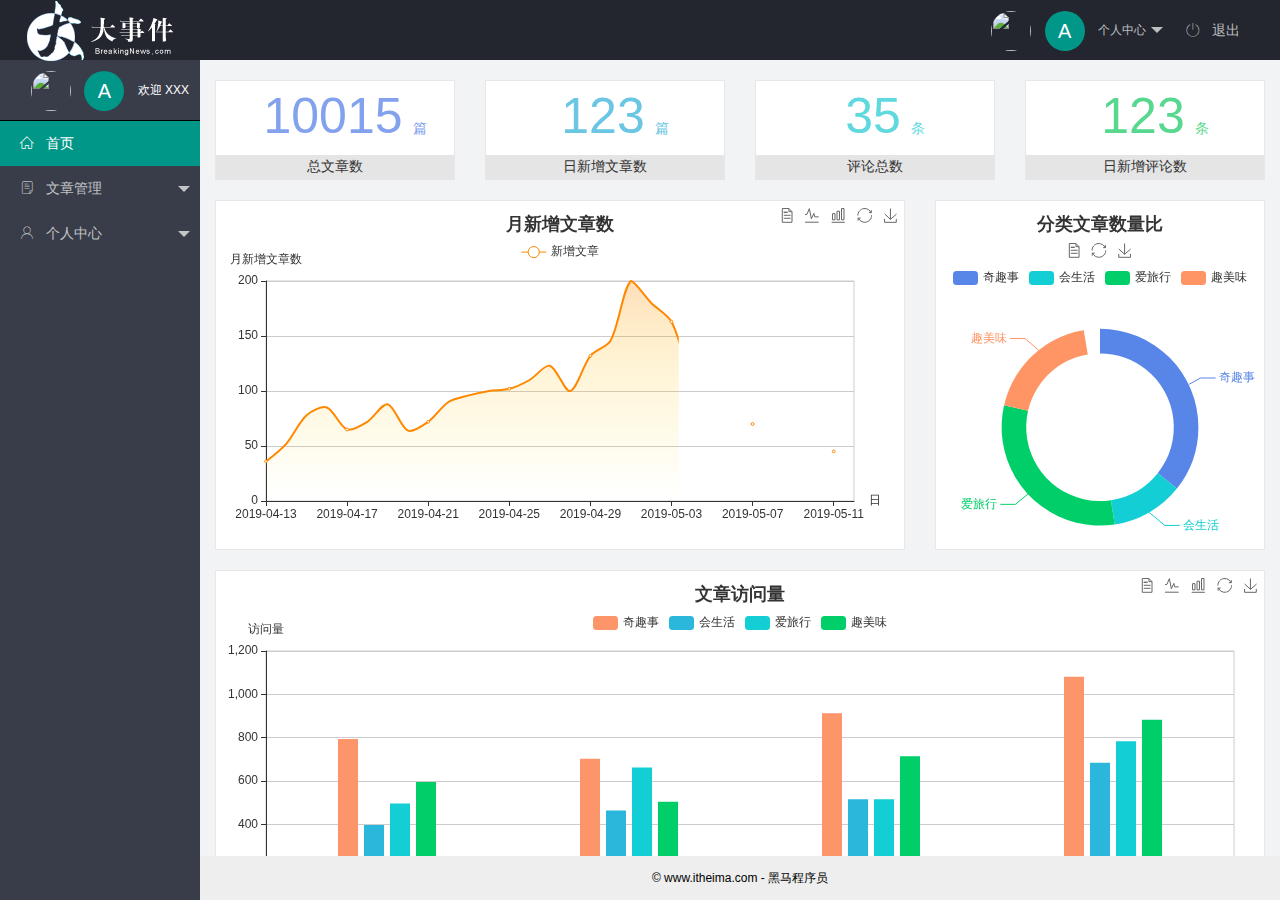
==== commit 368a1f38: "个人中心功能第三遍完成" ====
--- a/index.html
+++ b/index.html
@@ -29,9 +29,9 @@
                         个人中心
                     </a>
                     <dl class="layui-nav-child">
-                        <dd><a href="">基本资料</a></dd>
-                        <dd><a href="">更换头像</a></dd>
-                        <dd><a href="">重置密码</a></dd>
+                        <dd><a href="/user/user_info.html" target="fm">基本资料</a></dd>
+                        <dd><a href="/user/user_avatar.html" target="fm">更换头像</a></dd>
+                        <dd><a href="/user/user_pwd.html" target="fm">重置密码</a></dd>
                     </dl>
                 </li>
                 <li class="layui-nav-item">
@@ -76,9 +76,9 @@
                             个人中心
                         </a>
                         <dl class="layui-nav-child">
-                            <dd><a href="javascript:;"><i class="layui-icon layui-icon-app"></i>基本资料</a></dd>
-                            <dd><a href="javascript:;"><i class="layui-icon layui-icon-app"></i>更换头像</a></dd>
-                            <dd><a href="javascript:;"><i class="layui-icon layui-icon-app"></i>重置密码</a></dd>
+                            <dd><a href="/user/user_info.html" target="fm"><i class="layui-icon layui-icon-app"></i>基本资料</a></dd>
+                            <dd><a href="/user/user_avatar.html" target="fm"><i class="layui-icon layui-icon-app"></i>更换头像</a></dd>
+                            <dd><a href="/user/user_pwd.html" target="fm"><i class="layui-icon layui-icon-app"></i>重置密码</a></dd>
                         </dl>
                     </li>
                 </ul>
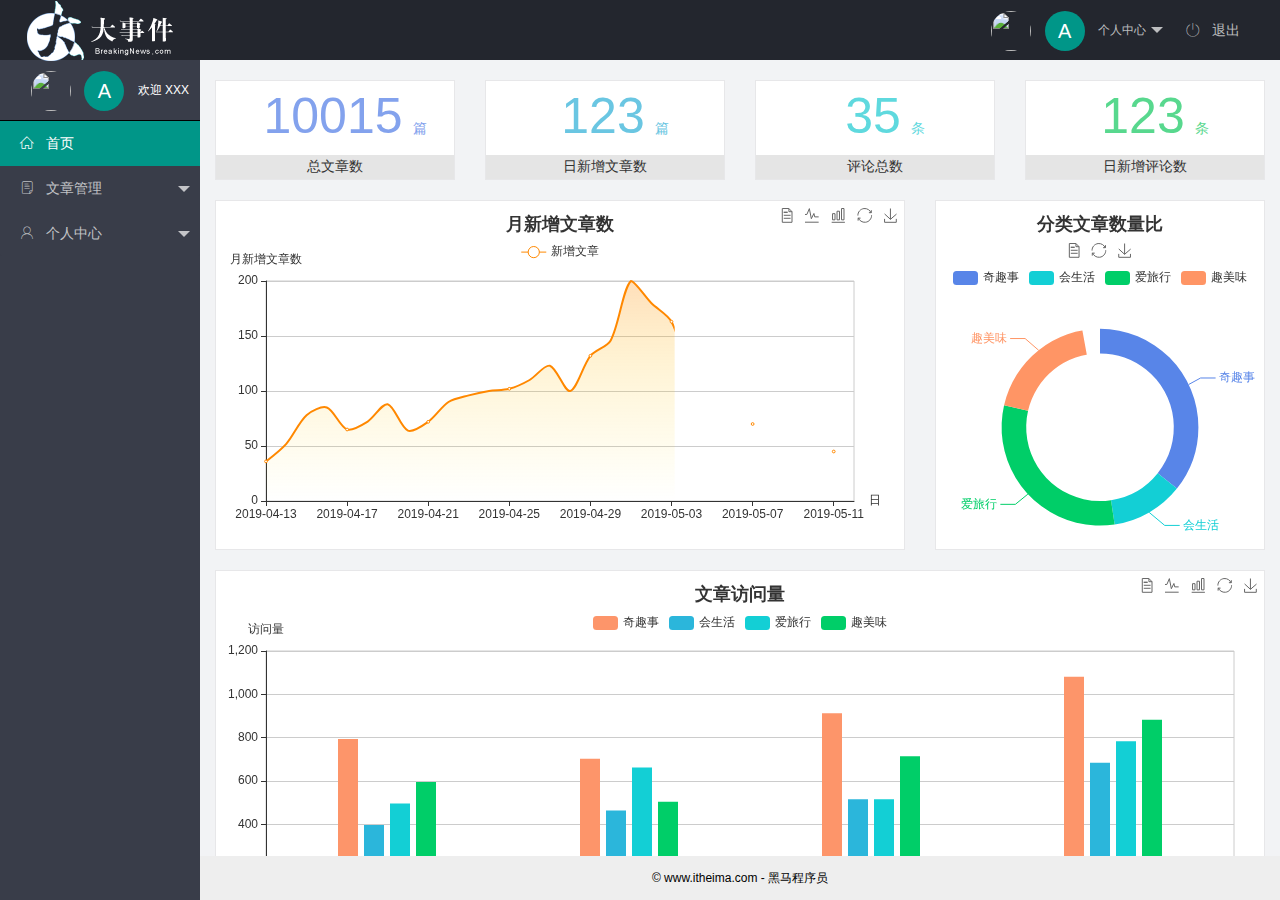
==== commit a13bb5bf: "文章管理功能完成第三遍" ====
--- a/index.html
+++ b/index.html
@@ -65,9 +65,9 @@
                             文章管理
                         </a>
                         <dl class="layui-nav-child">
-                            <dd><a href="javascript:;"><i class="layui-icon layui-icon-app"></i>文章类别</a></dd>
-                            <dd><a href="javascript:;"><i class="layui-icon layui-icon-app"></i>文章列表</a></dd>
-                            <dd><a href="javascript:;"><i class="layui-icon layui-icon-app"></i>发表文章</a></dd>
+                            <dd><a href="/article/art_cat.html" target="fm"><i class="layui-icon layui-icon-app"></i>文章类别</a></dd>
+                            <dd><a href="/article/art_list.html" target="fm" id="btn-1list"><i class="layui-icon layui-icon-app"></i>文章列表</a></dd>
+                            <dd><a href="/article/art_pub.html" target="fm"><i class="layui-icon layui-icon-app"></i>发表文章</a></dd>
                         </dl>
                     </li>
                     <li class="layui-nav-item">
